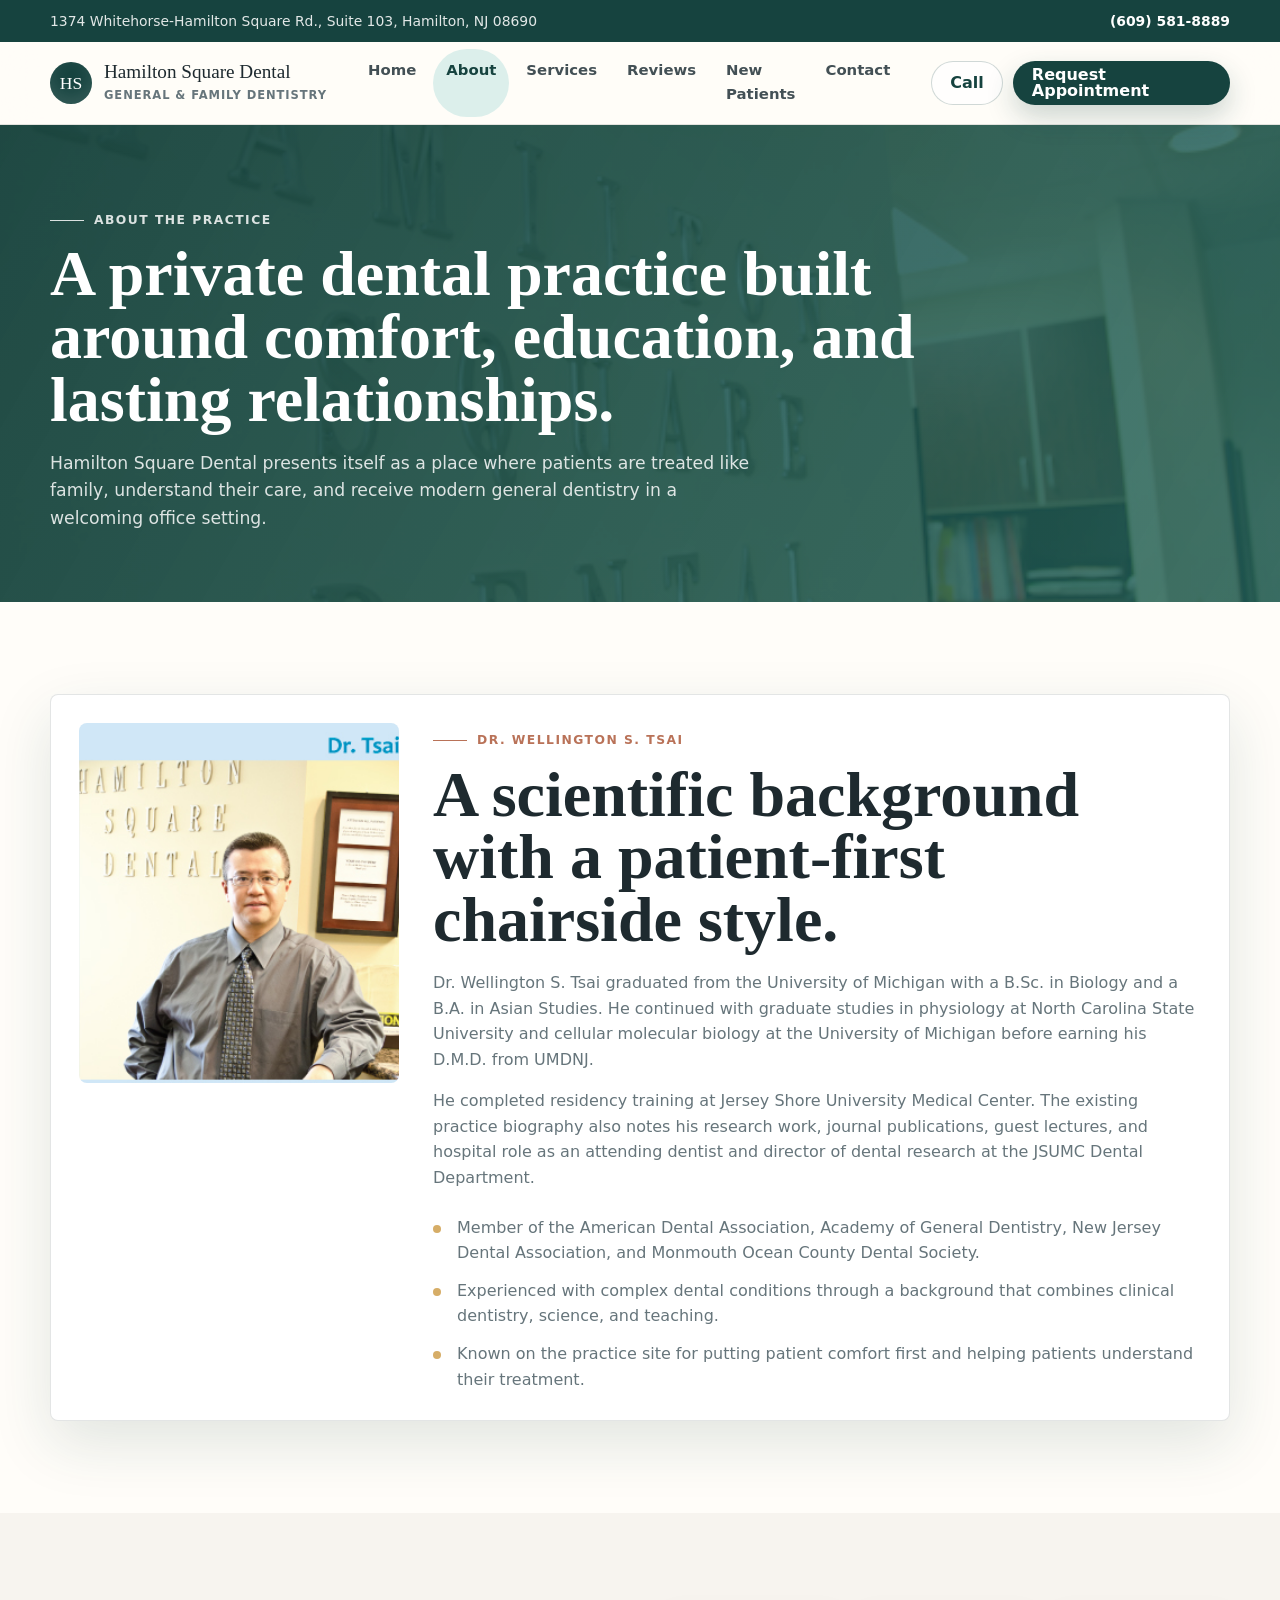
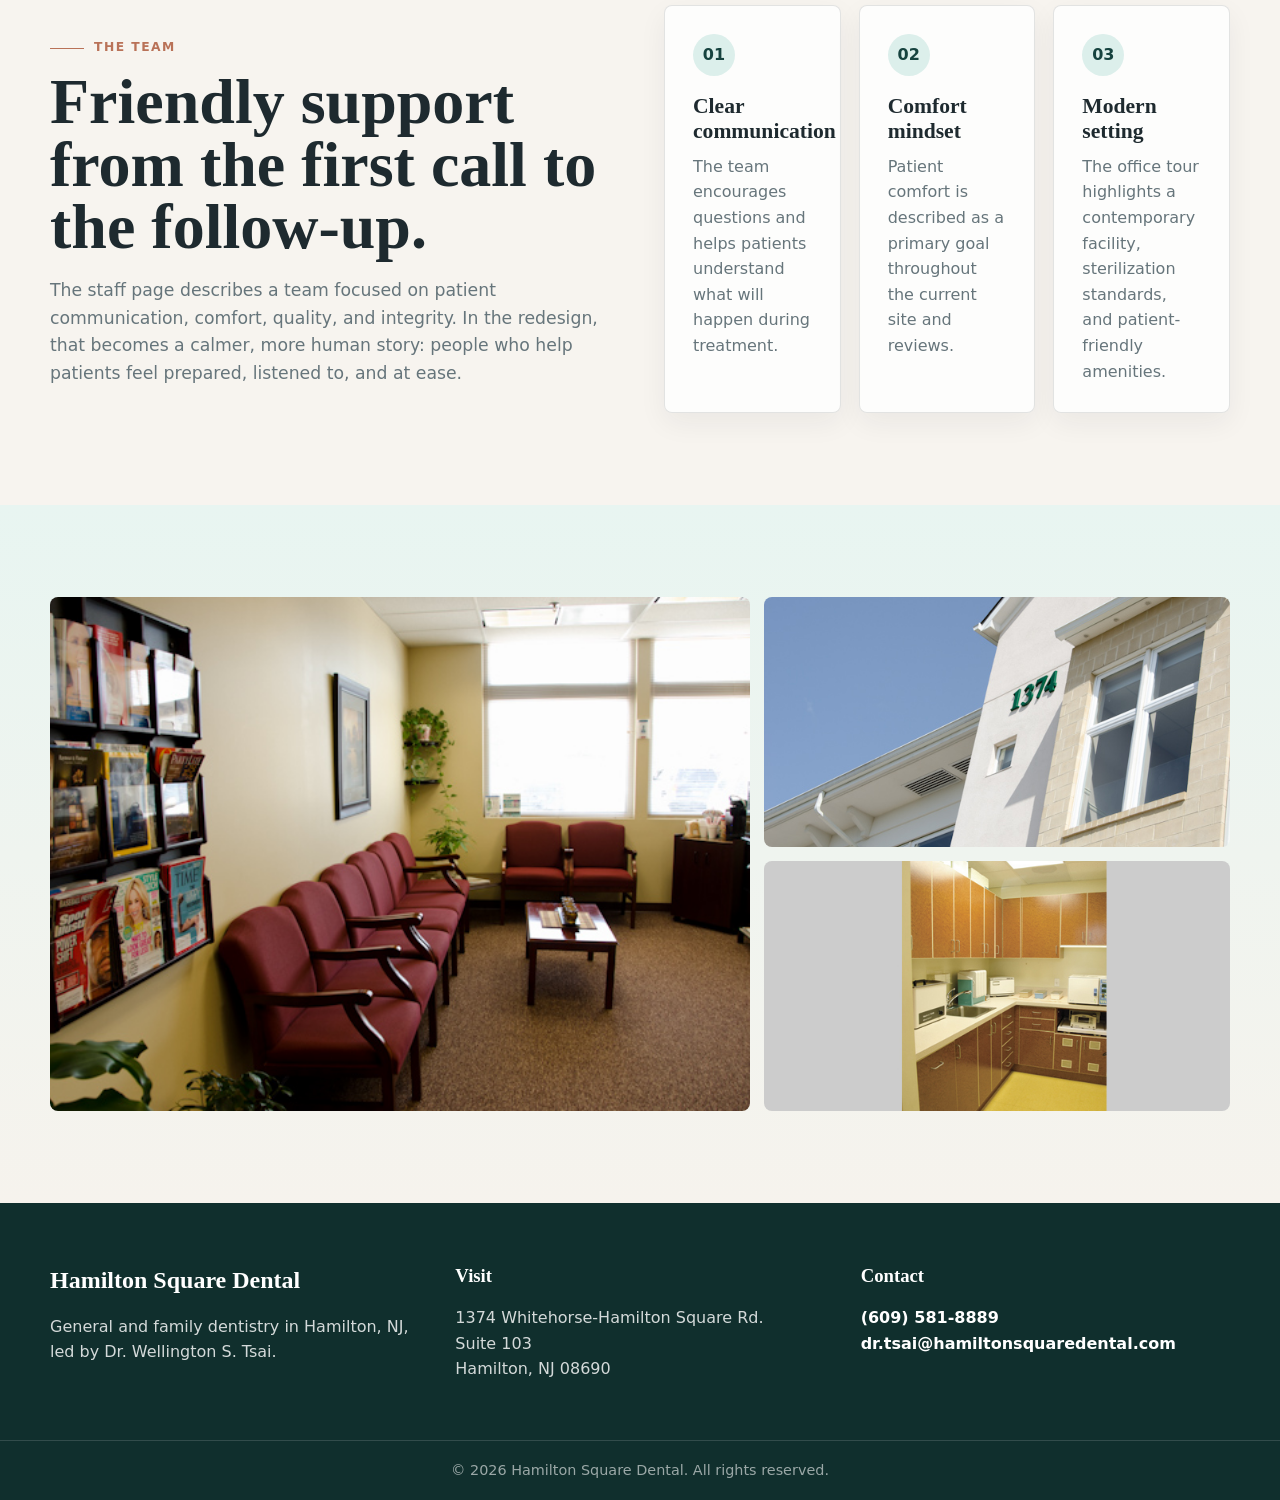
==== about.html @ e94f9162 "NEW new website" ====
<!doctype html>
<html lang="en">
  <head>
    <meta charset="utf-8">
    <meta name="viewport" content="width=device-width, initial-scale=1">
    <title>About | Hamilton Square Dental</title>
    <meta name="description" content="Meet Dr. Wellington S. Tsai and learn about Hamilton Square Dental's approach to family dental care in Hamilton, New Jersey.">
    <link rel="icon" href="data:,">
    <link rel="stylesheet" href="assets/css/styles.css">
  </head>
  <body data-page="about">
    <div class="site-shell">
      <div class="top-strip"><div class="top-strip__inner"><span>1374 Whitehorse-Hamilton Square Rd., Suite 103, Hamilton, NJ 08690</span><a href="tel:+16095818889">(609) 581-8889</a></div></div>
      <header class="nav"><div class="nav__inner"><a class="brand" href="index.html"><span class="brand__mark">HS</span><span><span class="brand__name">Hamilton Square Dental</span><span class="brand__sub">General & Family Dentistry</span></span></a><nav class="nav__links" aria-label="Primary navigation"><a href="index.html" data-nav="home">Home</a><a href="about.html" data-nav="about">About</a><a href="services.html" data-nav="services">Services</a><a href="reviews.html" data-nav="reviews">Reviews</a><a href="new-patients.html" data-nav="new-patients">New Patients</a><a href="contact.html" data-nav="contact">Contact</a></nav><div class="nav__actions"><a class="button button--ghost" href="tel:+16095818889">Call</a><a class="button button--primary" href="contact.html#appointment">Request Appointment</a><button class="menu-toggle" type="button" aria-label="Open menu" aria-expanded="false" data-menu-toggle><span></span><span></span><span></span></button></div></div></header>

      <main>
        <section class="page-hero">
          <div class="section__inner reveal">
            <span class="eyebrow">About The Practice</span>
            <h1 class="section-title">A private dental practice built around comfort, education, and lasting relationships.</h1>
            <p class="section-copy">Hamilton Square Dental presents itself as a place where patients are treated like family, understand their care, and receive modern general dentistry in a welcoming office setting.</p>
          </div>
        </section>

        <section class="section section--soft">
          <div class="section__inner">
            <article class="doctor-card reveal">
              <div class="doctor-card__photo"><img src="assets/images/theteamdr.jpg" alt="Portrait of Dr. Wellington S. Tsai"></div>
              <div>
                <span class="eyebrow">Dr. Wellington S. Tsai</span>
                <h2 class="section-title">A scientific background with a patient-first chairside style.</h2>
                <p>Dr. Wellington S. Tsai graduated from the University of Michigan with a B.Sc. in Biology and a B.A. in Asian Studies. He continued with graduate studies in physiology at North Carolina State University and cellular molecular biology at the University of Michigan before earning his D.M.D. from UMDNJ.</p>
                <p style="margin-top:16px;">He completed residency training at Jersey Shore University Medical Center. The existing practice biography also notes his research work, journal publications, guest lectures, and hospital role as an attending dentist and director of dental research at the JSUMC Dental Department.</p>
                <ul class="bio-list">
                  <li>Member of the American Dental Association, Academy of General Dentistry, New Jersey Dental Association, and Monmouth Ocean County Dental Society.</li>
                  <li>Experienced with complex dental conditions through a background that combines clinical dentistry, science, and teaching.</li>
                  <li>Known on the practice site for putting patient comfort first and helping patients understand their treatment.</li>
                </ul>
              </div>
            </article>
          </div>
        </section>

        <section class="section">
          <div class="section__inner grid-2">
            <div class="reveal">
              <span class="eyebrow">The Team</span>
              <h2 class="section-title">Friendly support from the first call to the follow-up.</h2>
              <p class="section-copy">The staff page describes a team focused on patient communication, comfort, quality, and integrity. In the redesign, that becomes a calmer, more human story: people who help patients feel prepared, listened to, and at ease.</p>
            </div>
            <div class="cards" style="margin-top:0;">
              <article class="card reveal"><span class="card__icon">01</span><h3>Clear communication</h3><p>The team encourages questions and helps patients understand what will happen during treatment.</p></article>
              <article class="card reveal"><span class="card__icon">02</span><h3>Comfort mindset</h3><p>Patient comfort is described as a primary goal throughout the current site and reviews.</p></article>
              <article class="card reveal"><span class="card__icon">03</span><h3>Modern setting</h3><p>The office tour highlights a contemporary facility, sterilization standards, and patient-friendly amenities.</p></article>
            </div>
          </div>
        </section>

        <section class="section section--aqua">
          <div class="section__inner office-grid reveal">
            <img src="assets/images/office_h4.jpg" alt="Hamilton Square Dental reception area">
            <img src="assets/images/office_h7.jpg" alt="Dental treatment room equipment">
            <img src="assets/images/office_h11.jpg" alt="Hamilton Square Dental office hallway">
          </div>
        </section>
      </main>

      <footer class="footer"><div class="footer__inner"><div><h2>Hamilton Square Dental</h2><p>General and family dentistry in Hamilton, NJ, led by Dr. Wellington S. Tsai.</p></div><div><h3>Visit</h3><p>1374 Whitehorse-Hamilton Square Rd.<br>Suite 103<br>Hamilton, NJ 08690</p></div><div><h3>Contact</h3><p><a href="tel:+16095818889">(609) 581-8889</a><br><a href="mailto:dr.tsai@hamiltonsquaredental.com">dr.tsai@hamiltonsquaredental.com</a></p></div></div><div class="footer__bottom">&copy; 2026 Hamilton Square Dental. All rights reserved.</div></footer>
      <div class="sticky-mobile-cta"><a class="button button--light" href="tel:+16095818889">Call</a><a class="button button--primary" href="contact.html#appointment">Appointment</a></div>
    </div>
    <script src="assets/js/main.js"></script>
  </body>
</html>
---- assets/css/styles.css ----
:root {
  --ink: #1e2a2f;
  --muted: #66757b;
  --soft: #f7f4ef;
  --paper: #fffdf9;
  --pine: #16433f;
  --pine-2: #23645d;
  --aqua: #dcefeb;
  --clay: #b97258;
  --gold: #d6ad67;
  --line: rgba(30, 42, 47, 0.12);
  --shadow: 0 22px 60px rgba(22, 67, 63, 0.13);
  --radius: 8px;
  --max: 1180px;
}

* {
  box-sizing: border-box;
}

html {
  scroll-behavior: smooth;
}

body {
  margin: 0;
  color: var(--ink);
  background: var(--soft);
  font-family: Inter, ui-sans-serif, system-ui, -apple-system, BlinkMacSystemFont, "Segoe UI", sans-serif;
  line-height: 1.6;
  text-rendering: optimizeLegibility;
}

body.menu-open {
  overflow: hidden;
}

img {
  display: block;
  max-width: 100%;
}

a {
  color: inherit;
  text-decoration: none;
}

p {
  margin: 0;
}

.site-shell {
  min-height: 100vh;
  overflow: hidden;
}

.top-strip {
  background: var(--pine);
  color: rgba(255, 255, 255, 0.88);
  font-size: 0.87rem;
}

.top-strip__inner,
.nav__inner,
.section__inner,
.footer__inner {
  width: min(var(--max), calc(100% - 40px));
  margin: 0 auto;
}

.top-strip__inner {
  min-height: 42px;
  display: flex;
  align-items: center;
  justify-content: space-between;
  gap: 20px;
}

.top-strip a {
  font-weight: 700;
  color: #ffffff;
}

.nav {
  position: sticky;
  top: 0;
  z-index: 50;
  background: rgba(255, 253, 249, 0.92);
  border-bottom: 1px solid var(--line);
  backdrop-filter: blur(18px);
}

.nav__inner {
  min-height: 82px;
  display: grid;
  grid-template-columns: auto 1fr auto;
  align-items: center;
  gap: 28px;
}

.brand {
  display: inline-flex;
  align-items: center;
  gap: 12px;
  min-width: 220px;
}

.brand__mark {
  width: 42px;
  height: 42px;
  display: grid;
  place-items: center;
  color: #ffffff;
  background: var(--pine);
  border-radius: 50%;
  font-family: Georgia, serif;
  font-size: 1.1rem;
  letter-spacing: 0;
  box-shadow: inset 0 -8px 18px rgba(255, 255, 255, 0.12);
}

.brand__name {
  display: block;
  font-family: Georgia, "Times New Roman", serif;
  font-size: 1.2rem;
  line-height: 1.05;
  letter-spacing: 0;
}

.brand__sub {
  color: var(--muted);
  display: block;
  font-size: 0.72rem;
  font-weight: 700;
  text-transform: uppercase;
  letter-spacing: 0.08em;
  margin-top: 4px;
}

.nav__links {
  display: flex;
  justify-content: center;
  gap: 4px;
}

.nav__links a {
  border-radius: 999px;
  color: #435055;
  font-size: 0.93rem;
  font-weight: 700;
  padding: 10px 13px;
  transition: background 180ms ease, color 180ms ease;
}

.nav__links a:hover,
.nav__links a.is-active {
  background: var(--aqua);
  color: var(--pine);
}

.nav__actions {
  display: flex;
  align-items: center;
  gap: 10px;
}

.menu-toggle {
  display: none;
  width: 44px;
  height: 44px;
  border: 1px solid var(--line);
  border-radius: 999px;
  background: #ffffff;
  color: var(--pine);
}

.menu-toggle span {
  display: block;
  width: 18px;
  height: 2px;
  margin: 4px auto;
  background: currentColor;
  transition: transform 180ms ease, opacity 180ms ease;
}

.menu-open .menu-toggle span:nth-child(1) {
  transform: translateY(6px) rotate(45deg);
}

.menu-open .menu-toggle span:nth-child(2) {
  opacity: 0;
}

.menu-open .menu-toggle span:nth-child(3) {
  transform: translateY(-6px) rotate(-45deg);
}

.button {
  display: inline-flex;
  align-items: center;
  justify-content: center;
  gap: 9px;
  min-height: 44px;
  border: 1px solid transparent;
  border-radius: 999px;
  padding: 0 18px;
  font-weight: 800;
  line-height: 1;
  cursor: pointer;
  transition: transform 180ms ease, box-shadow 180ms ease, background 180ms ease, color 180ms ease;
}

.button:hover {
  transform: translateY(-1px);
}

.button--primary {
  background: var(--pine);
  color: #ffffff;
  box-shadow: 0 12px 28px rgba(22, 67, 63, 0.22);
}

.button--primary:hover {
  background: var(--pine-2);
}

.button--ghost {
  color: var(--pine);
  border-color: rgba(22, 67, 63, 0.2);
  background: rgba(255, 255, 255, 0.72);
}

.button--light {
  color: var(--pine);
  background: #ffffff;
}

.section {
  padding: 92px 0;
}

.section--soft {
  background: var(--paper);
}

.section--aqua {
  background: linear-gradient(180deg, #e8f5f1 0%, #f6f3ed 100%);
}

.section--compact {
  padding: 64px 0;
}

.eyebrow {
  color: var(--clay);
  display: inline-flex;
  align-items: center;
  gap: 10px;
  font-size: 0.77rem;
  font-weight: 900;
  letter-spacing: 0.12em;
  text-transform: uppercase;
}

.eyebrow::before {
  content: "";
  width: 34px;
  height: 1px;
  background: currentColor;
}

.section-title {
  max-width: 760px;
  margin: 13px 0 18px;
  font-family: Georgia, "Times New Roman", serif;
  font-size: clamp(2.15rem, 5vw, 4.25rem);
  line-height: 0.98;
  letter-spacing: 0;
}

.section-copy {
  max-width: 720px;
  color: var(--muted);
  font-size: 1.08rem;
}

.hero {
  position: relative;
  padding: 58px 0 84px;
  background:
    radial-gradient(circle at 78% 16%, rgba(214, 173, 103, 0.2), transparent 30%),
    linear-gradient(145deg, #fffdf9 0%, #eef6f2 58%, #f7f4ef 100%);
}

.hero__inner {
  width: min(var(--max), calc(100% - 40px));
  margin: 0 auto;
  display: grid;
  grid-template-columns: minmax(0, 1.02fr) minmax(360px, 0.98fr);
  gap: 58px;
  align-items: center;
}

.hero h1 {
  margin: 16px 0 22px;
  font-family: Georgia, "Times New Roman", serif;
  font-size: clamp(3.15rem, 7vw, 6.4rem);
  line-height: 0.9;
  letter-spacing: 0;
}

.hero__lead {
  max-width: 620px;
  color: #516169;
  font-size: clamp(1.06rem, 2vw, 1.25rem);
}

.hero__actions {
  display: flex;
  flex-wrap: wrap;
  gap: 12px;
  margin-top: 30px;
}

.hero__stats {
  display: grid;
  grid-template-columns: repeat(3, 1fr);
  gap: 16px;
  max-width: 620px;
  margin-top: 38px;
}

.stat {
  border-top: 1px solid var(--line);
  padding-top: 14px;
}

.stat strong {
  display: block;
  color: var(--pine);
  font-size: 1.05rem;
}

.stat span {
  color: var(--muted);
  display: block;
  font-size: 0.9rem;
}

.hero__media {
  position: relative;
}

.photo-stack {
  display: grid;
  gap: 14px;
}

.photo-stack__main,
.photo-stack__pair img,
.image-panel img,
.doctor-card__photo img,
.office-grid img {
  width: 100%;
  object-fit: cover;
}

.photo-stack__main {
  height: clamp(340px, 42vw, 540px);
  border-radius: 8px;
  box-shadow: var(--shadow);
}

.photo-stack__pair {
  display: grid;
  grid-template-columns: 0.78fr 1.22fr;
  gap: 14px;
}

.photo-stack__pair img {
  height: 172px;
  border-radius: 8px;
}

.floating-note {
  position: absolute;
  right: -18px;
  bottom: 108px;
  width: min(270px, 58%);
  border: 1px solid rgba(255, 255, 255, 0.82);
  border-radius: 8px;
  padding: 18px;
  background: rgba(255, 255, 255, 0.9);
  box-shadow: 0 18px 44px rgba(30, 42, 47, 0.15);
  backdrop-filter: blur(16px);
}

.floating-note b {
  color: var(--pine);
}

.quick-bar {
  margin-top: -36px;
  position: relative;
  z-index: 2;
}

.quick-bar__inner {
  width: min(var(--max), calc(100% - 40px));
  margin: 0 auto;
  display: grid;
  grid-template-columns: repeat(4, 1fr);
  overflow: hidden;
  border: 1px solid var(--line);
  border-radius: 8px;
  background: #ffffff;
  box-shadow: 0 16px 50px rgba(30, 42, 47, 0.1);
}

.quick-item {
  padding: 24px;
  border-right: 1px solid var(--line);
}

.quick-item:last-child {
  border-right: 0;
}

.quick-item span {
  display: block;
  color: var(--muted);
  font-size: 0.8rem;
  font-weight: 800;
  letter-spacing: 0.1em;
  text-transform: uppercase;
}

.quick-item b {
  display: block;
  margin-top: 5px;
  color: var(--ink);
  font-size: 1rem;
}

.grid-2 {
  display: grid;
  grid-template-columns: repeat(2, minmax(0, 1fr));
  gap: 48px;
  align-items: center;
}

.grid-3 {
  display: grid;
  grid-template-columns: repeat(3, minmax(0, 1fr));
  gap: 18px;
}

.cards {
  display: grid;
  grid-template-columns: repeat(3, minmax(0, 1fr));
  gap: 18px;
  margin-top: 34px;
}

.card {
  border: 1px solid var(--line);
  border-radius: var(--radius);
  padding: 28px;
  background: rgba(255, 255, 255, 0.78);
  box-shadow: 0 10px 28px rgba(30, 42, 47, 0.06);
}

.card__icon {
  width: 42px;
  height: 42px;
  display: grid;
  place-items: center;
  margin-bottom: 18px;
  color: var(--pine);
  background: var(--aqua);
  border-radius: 50%;
  font-weight: 900;
}

.card h3,
.feature-list h3,
.review-card h3,
.doctor-card h3,
.service-card h3,
.visit-step h3 {
  margin: 0 0 10px;
  font-family: Georgia, "Times New Roman", serif;
  font-size: 1.35rem;
  letter-spacing: 0;
  line-height: 1.15;
}

.card p,
.service-card p,
.review-card p,
.visit-step p,
.doctor-card p {
  color: var(--muted);
}

.image-panel {
  position: relative;
}

.image-panel img {
  min-height: 420px;
  border-radius: 8px;
  box-shadow: var(--shadow);
}

.image-panel__caption {
  position: absolute;
  left: 18px;
  bottom: 18px;
  right: 18px;
  padding: 18px;
  border-radius: 8px;
  color: #ffffff;
  background: rgba(22, 67, 63, 0.86);
}

.feature-list {
  display: grid;
  gap: 18px;
}

.feature-list__item {
  display: grid;
  grid-template-columns: 46px 1fr;
  gap: 16px;
  align-items: start;
  padding-bottom: 18px;
  border-bottom: 1px solid var(--line);
}

.feature-list__item:last-child {
  border-bottom: 0;
}

.feature-list__number {
  width: 46px;
  height: 46px;
  display: grid;
  place-items: center;
  border-radius: 50%;
  color: #ffffff;
  background: var(--clay);
  font-weight: 900;
}

.page-hero {
  padding: 78px 0 70px;
  background:
    linear-gradient(120deg, rgba(22, 67, 63, 0.94), rgba(35, 100, 93, 0.82)),
    url("../images/office_h1.jpg") center / cover;
  color: #ffffff;
}

.page-hero .section-copy,
.page-hero .eyebrow {
  color: rgba(255, 255, 255, 0.84);
}

.page-hero .section-title {
  max-width: 880px;
}

.doctor-card {
  display: grid;
  grid-template-columns: 320px 1fr;
  gap: 34px;
  padding: 28px;
  border: 1px solid var(--line);
  border-radius: 8px;
  background: #ffffff;
  box-shadow: var(--shadow);
}

.doctor-card__photo img {
  height: 360px;
  border-radius: 8px;
  object-position: center top;
}

.bio-list {
  display: grid;
  gap: 12px;
  margin: 24px 0 0;
  padding: 0;
  list-style: none;
}

.bio-list li {
  padding-left: 24px;
  position: relative;
  color: var(--muted);
}

.bio-list li::before {
  content: "";
  position: absolute;
  left: 0;
  top: 0.65em;
  width: 8px;
  height: 8px;
  border-radius: 50%;
  background: var(--gold);
}

.service-filter {
  display: flex;
  flex-wrap: wrap;
  gap: 10px;
  margin-top: 30px;
}

.filter-button {
  min-height: 40px;
  border: 1px solid var(--line);
  border-radius: 999px;
  padding: 0 16px;
  background: #ffffff;
  color: var(--pine);
  font-weight: 800;
  cursor: pointer;
}

.filter-button.is-active {
  background: var(--pine);
  color: #ffffff;
}

.service-grid {
  display: grid;
  grid-template-columns: repeat(3, minmax(0, 1fr));
  gap: 18px;
  margin-top: 34px;
}

.service-card {
  min-height: 250px;
  display: flex;
  flex-direction: column;
  border: 1px solid var(--line);
  border-radius: 8px;
  padding: 26px;
  background: #ffffff;
  box-shadow: 0 10px 32px rgba(30, 42, 47, 0.06);
}

.service-card__tag {
  width: fit-content;
  margin-top: auto;
  padding-top: 22px;
  color: var(--clay);
  font-size: 0.77rem;
  font-weight: 900;
  letter-spacing: 0.1em;
  text-transform: uppercase;
}

.tech-strip {
  display: grid;
  grid-template-columns: 0.9fr 1.1fr;
  gap: 36px;
  align-items: start;
}

.tech-gallery {
  display: grid;
  grid-template-columns: repeat(3, 1fr);
  gap: 12px;
}

.tech-gallery img {
  width: 100%;
  aspect-ratio: 1;
  border-radius: 8px;
  object-fit: cover;
  background: #ffffff;
}

.reviews-grid {
  display: grid;
  grid-template-columns: repeat(3, minmax(0, 1fr));
  gap: 18px;
  margin-top: 34px;
}

.review-card {
  display: flex;
  flex-direction: column;
  gap: 18px;
  min-height: 300px;
  border: 1px solid var(--line);
  border-radius: 8px;
  padding: 28px;
  background: #ffffff;
  box-shadow: 0 10px 32px rgba(30, 42, 47, 0.06);
}

.review-stars {
  color: var(--gold);
  letter-spacing: 0.1em;
}

.review-card cite {
  margin-top: auto;
  color: var(--pine);
  font-style: normal;
  font-weight: 900;
}

.quote-band {
  color: #ffffff;
  background: var(--pine);
}

.quote-band__inner {
  width: min(960px, calc(100% - 40px));
  margin: 0 auto;
  text-align: center;
}

.quote-band blockquote {
  margin: 0;
  font-family: Georgia, "Times New Roman", serif;
  font-size: clamp(2rem, 4vw, 3.6rem);
  line-height: 1.05;
}

.quote-band p {
  margin-top: 22px;
  color: rgba(255, 255, 255, 0.76);
}

.visit-flow {
  display: grid;
  grid-template-columns: repeat(3, 1fr);
  gap: 18px;
  margin-top: 34px;
}

.visit-step {
  border: 1px solid var(--line);
  border-radius: 8px;
  padding: 28px;
  background: #ffffff;
}

.visit-step__num {
  display: block;
  color: var(--clay);
  font-size: 0.8rem;
  font-weight: 900;
  letter-spacing: 0.1em;
  text-transform: uppercase;
  margin-bottom: 18px;
}

.office-grid {
  display: grid;
  grid-template-columns: 1.2fr 0.8fr;
  gap: 14px;
}

.office-grid img {
  height: 250px;
  border-radius: 8px;
}

.office-grid img:first-child {
  grid-row: span 2;
  height: 514px;
}

.contact-layout {
  display: grid;
  grid-template-columns: 0.82fr 1.18fr;
  gap: 40px;
  align-items: start;
}

.contact-panel,
.form-panel {
  border: 1px solid var(--line);
  border-radius: 8px;
  background: #ffffff;
  box-shadow: 0 10px 32px rgba(30, 42, 47, 0.06);
}

.contact-panel {
  padding: 30px;
}

.contact-list {
  display: grid;
  gap: 22px;
  margin-top: 24px;
}

.contact-list span,
.hours span {
  color: var(--muted);
  display: block;
  font-size: 0.78rem;
  font-weight: 900;
  letter-spacing: 0.1em;
  text-transform: uppercase;
}

.contact-list a,
.contact-list b {
  color: var(--ink);
  display: inline-block;
  margin-top: 4px;
  font-weight: 800;
}

.hours {
  width: 100%;
  margin-top: 26px;
  border-collapse: collapse;
}

.hours th,
.hours td {
  padding: 11px 0;
  border-bottom: 1px solid var(--line);
  text-align: left;
}

.hours th {
  color: var(--ink);
  font-weight: 800;
}

.hours td {
  color: var(--muted);
}

.form-panel {
  padding: 30px;
}

.form-grid {
  display: grid;
  grid-template-columns: repeat(2, 1fr);
  gap: 16px;
  margin-top: 24px;
}

.field {
  display: grid;
  gap: 8px;
}

.field--full {
  grid-column: 1 / -1;
}

.field label {
  color: var(--ink);
  font-weight: 800;
}

.field input,
.field textarea,
.field select {
  width: 100%;
  min-height: 48px;
  border: 1px solid var(--line);
  border-radius: 8px;
  padding: 12px 14px;
  color: var(--ink);
  background: #fffdf9;
  font: inherit;
}

.field textarea {
  min-height: 132px;
  resize: vertical;
}

.form-status {
  min-height: 24px;
  color: var(--pine);
  font-weight: 800;
}

.map-frame {
  width: 100%;
  min-height: 360px;
  border: 1px solid var(--line);
  border-radius: 8px;
}

.faq-list {
  display: grid;
  gap: 12px;
  margin-top: 32px;
}

.faq-item {
  border: 1px solid var(--line);
  border-radius: 8px;
  background: #ffffff;
  overflow: hidden;
}

.faq-item button {
  width: 100%;
  min-height: 58px;
  display: flex;
  align-items: center;
  justify-content: space-between;
  gap: 20px;
  border: 0;
  padding: 18px 22px;
  background: transparent;
  color: var(--ink);
  text-align: left;
  font: inherit;
  font-weight: 900;
  cursor: pointer;
}

.faq-item button::after {
  content: "+";
  color: var(--clay);
  font-size: 1.35rem;
}

.faq-item.is-open button::after {
  content: "-";
}

.faq-answer {
  display: none;
  padding: 0 22px 22px;
  color: var(--muted);
}

.faq-item.is-open .faq-answer {
  display: block;
}

.footer {
  color: rgba(255, 255, 255, 0.82);
  background: #102f2d;
}

.footer__inner {
  display: grid;
  grid-template-columns: 1fr 1fr 1fr;
  gap: 36px;
  padding: 58px 0;
}

.footer h2,
.footer h3 {
  margin: 0 0 14px;
  color: #ffffff;
  font-family: Georgia, "Times New Roman", serif;
  letter-spacing: 0;
}

.footer a {
  color: #ffffff;
  font-weight: 800;
}

.footer__links {
  display: grid;
  gap: 8px;
}

.footer__bottom {
  border-top: 1px solid rgba(255, 255, 255, 0.14);
  padding: 18px 0;
  color: rgba(255, 255, 255, 0.58);
  font-size: 0.9rem;
  text-align: center;
}

.sticky-mobile-cta {
  display: none;
}

.reveal {
  opacity: 0;
  transform: translateY(18px);
  transition: opacity 520ms ease, transform 520ms ease;
}

.reveal.is-visible {
  opacity: 1;
  transform: translateY(0);
}

@media (max-width: 1060px) {
  .nav__inner {
    grid-template-columns: auto auto;
    justify-content: space-between;
  }

  .nav__links {
    position: fixed;
    inset: 124px 18px auto;
    display: none;
    flex-direction: column;
    padding: 16px;
    border: 1px solid var(--line);
    border-radius: 8px;
    background: #ffffff;
    box-shadow: var(--shadow);
  }

  .menu-open .nav__links {
    display: flex;
  }

  .menu-toggle {
    display: block;
  }

  .nav__actions .button--primary {
    display: none;
  }

  .hero__inner,
  .grid-2,
  .tech-strip,
  .contact-layout {
    grid-template-columns: 1fr;
  }

  .hero__inner {
    gap: 38px;
  }

  .quick-bar__inner,
  .cards,
  .service-grid,
  .reviews-grid,
  .visit-flow,
  .footer__inner {
    grid-template-columns: repeat(2, 1fr);
  }

  .doctor-card {
    grid-template-columns: 260px 1fr;
  }
}

@media (max-width: 760px) {
  .top-strip__inner {
    min-height: auto;
    padding: 10px 0;
    flex-direction: column;
    align-items: flex-start;
    gap: 4px;
  }

  .nav__inner {
    min-height: 72px;
  }

  .brand {
    min-width: 0;
  }

  .brand__name {
    font-size: 1.05rem;
  }

  .brand__sub {
    display: none;
  }

  .section {
    padding: 68px 0;
  }

  .hero {
    padding-top: 42px;
  }

  .hero__stats,
  .quick-bar__inner,
  .cards,
  .service-grid,
  .reviews-grid,
  .visit-flow,
  .footer__inner,
  .form-grid {
    grid-template-columns: 1fr;
  }

  .quick-item {
    border-right: 0;
    border-bottom: 1px solid var(--line);
  }

  .quick-item:last-child {
    border-bottom: 0;
  }

  .photo-stack__pair,
  .office-grid {
    grid-template-columns: 1fr;
  }

  .floating-note {
    position: static;
    width: 100%;
    margin-top: 14px;
  }

  .doctor-card {
    grid-template-columns: 1fr;
    padding: 18px;
  }

  .doctor-card__photo img {
    height: auto;
    max-height: 420px;
  }

  .office-grid img,
  .office-grid img:first-child {
    height: 260px;
    grid-row: auto;
  }

  .tech-gallery {
    grid-template-columns: repeat(2, 1fr);
  }

  .sticky-mobile-cta {
    position: fixed;
    z-index: 60;
    left: 14px;
    right: 14px;
    bottom: 14px;
    display: grid;
    grid-template-columns: 1fr 1fr;
    gap: 10px;
  }

  .sticky-mobile-cta .button {
    min-height: 48px;
    padding: 0 12px;
    box-shadow: 0 12px 30px rgba(30, 42, 47, 0.18);
  }

  .footer {
    padding-bottom: 74px;
  }
}

@media (max-width: 430px) {
  .top-strip__inner,
  .nav__inner,
  .section__inner,
  .footer__inner,
  .hero__inner,
  .quick-bar__inner,
  .quote-band__inner {
    width: min(100% - 28px, var(--max));
  }

  .hero h1 {
    font-size: 3rem;
  }

  .section-title {
    font-size: 2.25rem;
  }

  .card,
  .service-card,
  .review-card,
  .visit-step,
  .contact-panel,
  .form-panel {
    padding: 22px;
  }
}
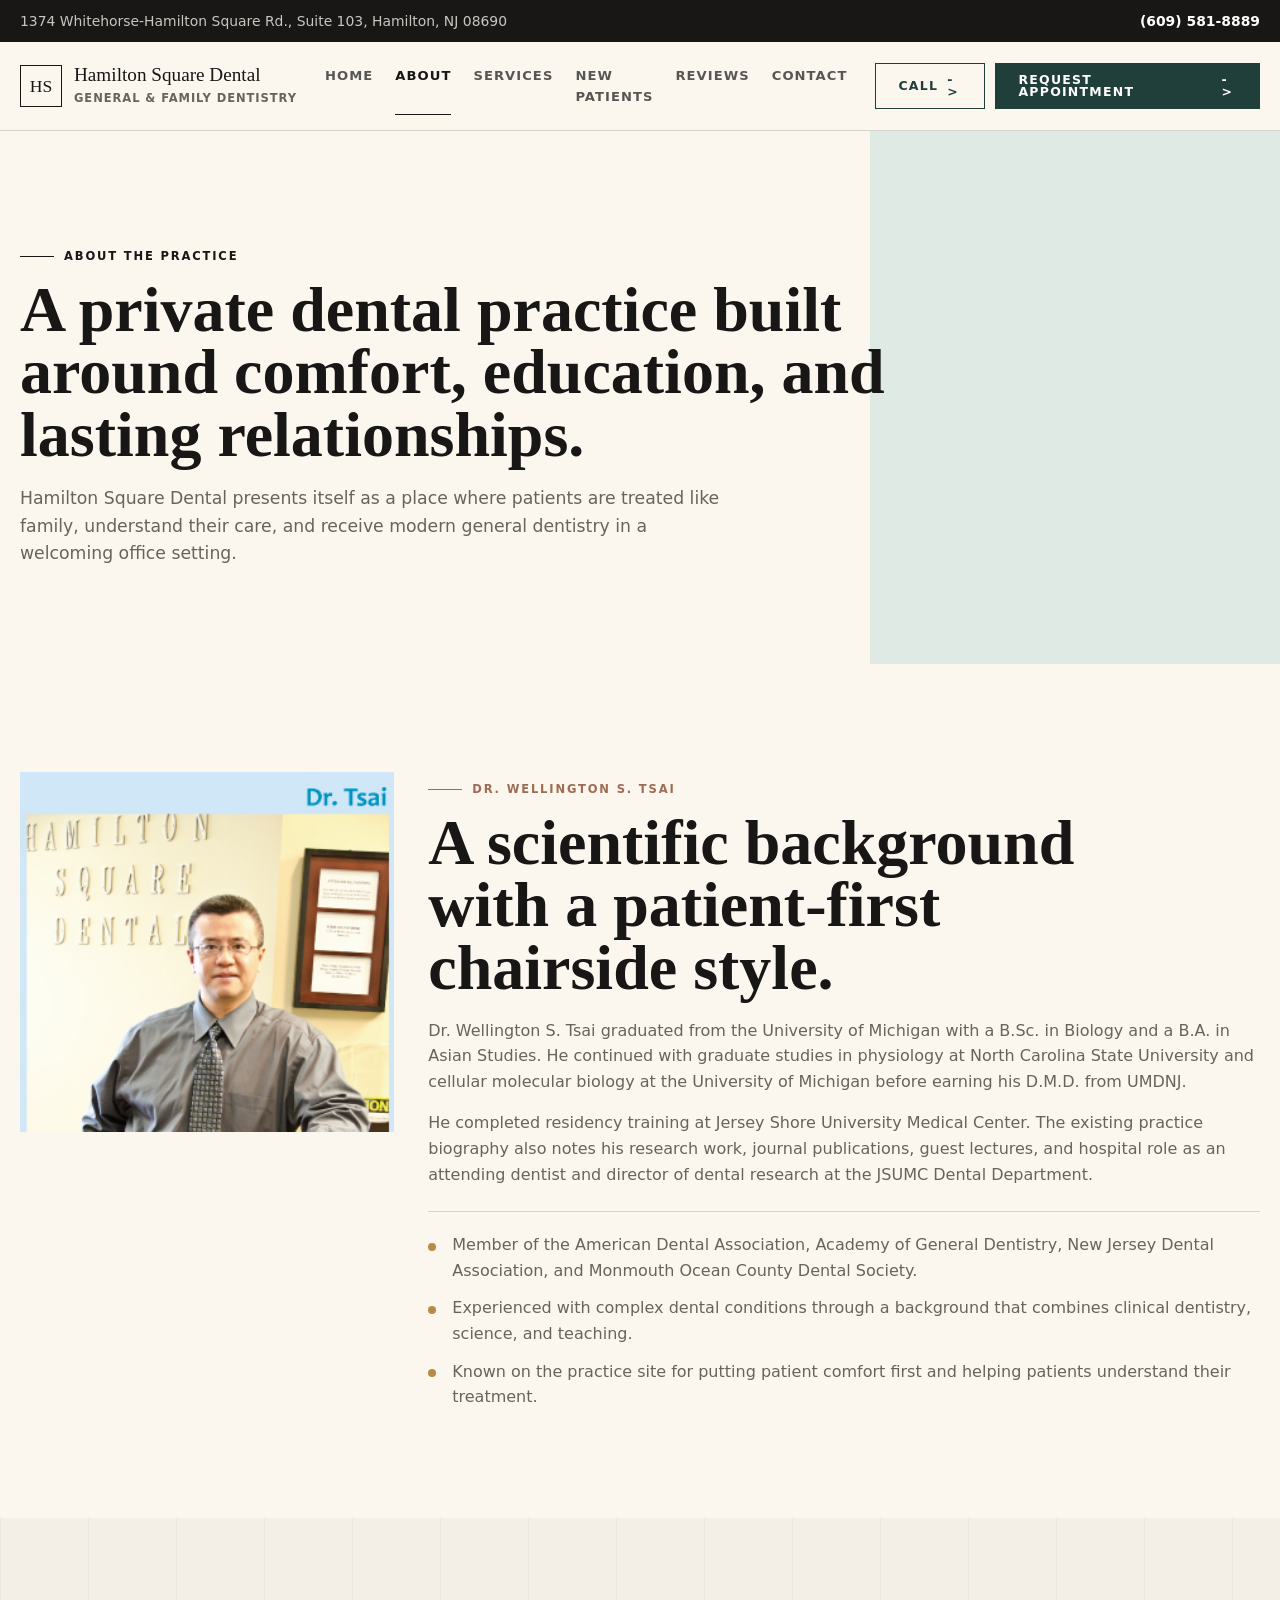
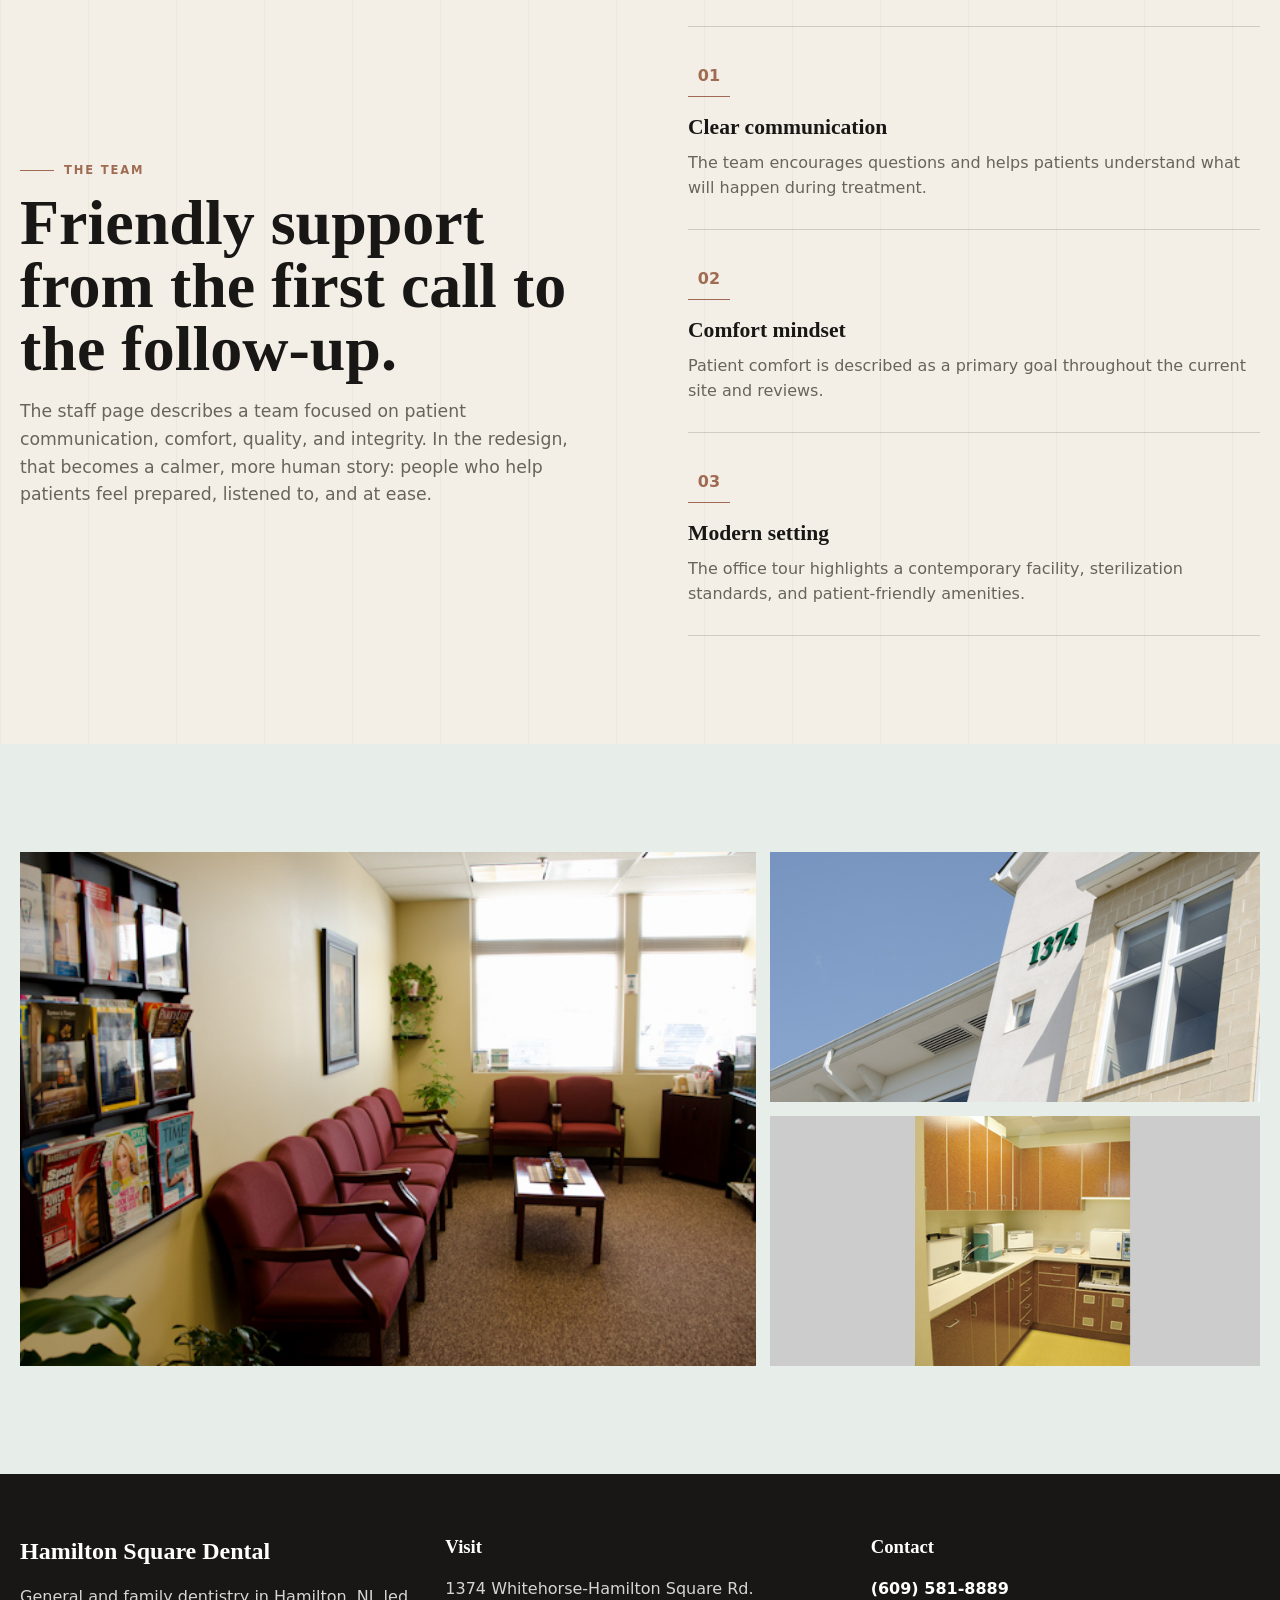
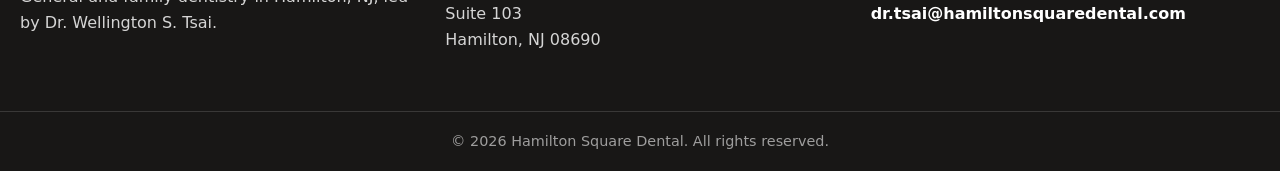
==== commit 29da8d4f: "update new transitions new images" ====
--- a/about.html
+++ b/about.html
@@ -11,7 +11,7 @@
   <body data-page="about">
     <div class="site-shell">
       <div class="top-strip"><div class="top-strip__inner"><span>1374 Whitehorse-Hamilton Square Rd., Suite 103, Hamilton, NJ 08690</span><a href="tel:+16095818889">(609) 581-8889</a></div></div>
-      <header class="nav"><div class="nav__inner"><a class="brand" href="index.html"><span class="brand__mark">HS</span><span><span class="brand__name">Hamilton Square Dental</span><span class="brand__sub">General & Family Dentistry</span></span></a><nav class="nav__links" aria-label="Primary navigation"><a href="index.html" data-nav="home">Home</a><a href="about.html" data-nav="about">About</a><a href="services.html" data-nav="services">Services</a><a href="reviews.html" data-nav="reviews">Reviews</a><a href="new-patients.html" data-nav="new-patients">New Patients</a><a href="contact.html" data-nav="contact">Contact</a></nav><div class="nav__actions"><a class="button button--ghost" href="tel:+16095818889">Call</a><a class="button button--primary" href="contact.html#appointment">Request Appointment</a><button class="menu-toggle" type="button" aria-label="Open menu" aria-expanded="false" data-menu-toggle><span></span><span></span><span></span></button></div></div></header>
+      <header class="nav"><div class="nav__inner"><a class="brand" href="index.html"><span class="brand__mark">HS</span><span><span class="brand__name">Hamilton Square Dental</span><span class="brand__sub">General & Family Dentistry</span></span></a><nav class="nav__links" aria-label="Primary navigation"><a href="index.html" data-nav="home">Home</a><a href="about.html" data-nav="about">About</a><a href="services.html" data-nav="services">Services</a><a href="new-patients.html" data-nav="new-patients">New Patients</a><a href="reviews.html" data-nav="reviews">Reviews</a><a href="contact.html" data-nav="contact">Contact</a></nav><div class="nav__actions"><a class="button button--ghost" href="tel:+16095818889">Call</a><a class="button button--primary" href="contact.html#appointment">Request Appointment</a><button class="menu-toggle" type="button" aria-label="Open menu" aria-expanded="false" data-menu-toggle><span></span><span></span><span></span></button></div></div></header>
 
       <main>
         <section class="page-hero">
--- a/assets/css/styles.css
+++ b/assets/css/styles.css
@@ -1192,3 +1192,1127 @@
     padding: 22px;
   }
 }
+
+/* Editorial redesign pass */
+:root {
+  --ink: #181716;
+  --muted: #68635b;
+  --soft: #f4efe6;
+  --paper: #fbf7ef;
+  --pine: #213f3a;
+  --pine-2: #2f5b53;
+  --aqua: #dce9e3;
+  --clay: #9f6b52;
+  --gold: #b98a45;
+  --line: rgba(24, 23, 22, 0.16);
+  --shadow: 0 26px 70px rgba(24, 23, 22, 0.09);
+  --radius: 2px;
+  --max: 1240px;
+}
+
+body {
+  background:
+    linear-gradient(90deg, rgba(24, 23, 22, 0.035) 1px, transparent 1px) 0 0 / 88px 88px,
+    var(--soft);
+}
+
+.top-strip {
+  background: #181716;
+  color: rgba(251, 247, 239, 0.78);
+}
+
+.nav {
+  background: rgba(251, 247, 239, 0.94);
+}
+
+.nav__inner {
+  min-height: 88px;
+}
+
+.brand__mark {
+  border-radius: 0;
+  background: transparent;
+  border: 1px solid currentColor;
+  color: var(--ink);
+  box-shadow: none;
+}
+
+.brand__name,
+.section-title,
+.hero h1,
+.card h3,
+.feature-list h3,
+.review-card h3,
+.doctor-card h3,
+.service-card h3,
+.visit-step h3,
+.footer h2,
+.footer h3,
+.service-row h3,
+.quote-row blockquote {
+  font-family: Georgia, "Times New Roman", serif;
+}
+
+.nav__links {
+  gap: 22px;
+}
+
+.nav__links a {
+  position: relative;
+  border-radius: 0;
+  padding: 8px 0;
+  color: rgba(24, 23, 22, 0.72);
+  font-size: 0.82rem;
+  letter-spacing: 0.08em;
+  text-transform: uppercase;
+}
+
+.nav__links a::after {
+  content: "";
+  position: absolute;
+  left: 0;
+  right: 0;
+  bottom: 0;
+  height: 1px;
+  transform: scaleX(0);
+  transform-origin: left;
+  background: currentColor;
+  transition: transform 180ms ease;
+}
+
+.nav__links a:hover,
+.nav__links a.is-active {
+  background: transparent;
+  color: var(--ink);
+}
+
+.nav__links a:hover::after,
+.nav__links a.is-active::after {
+  transform: scaleX(1);
+}
+
+.button,
+.filter-button {
+  min-height: 46px;
+  border-radius: 0;
+  padding: 0 22px;
+  box-shadow: none;
+  font-size: 0.78rem;
+  letter-spacing: 0.1em;
+  text-transform: uppercase;
+}
+
+.button::after {
+  content: " ->";
+  letter-spacing: 0;
+}
+
+.button--ghost {
+  background: transparent;
+  border-color: currentColor;
+}
+
+.menu-toggle {
+  border-radius: 0;
+}
+
+.hero {
+  padding: 92px 0 100px;
+  background:
+    linear-gradient(90deg, var(--paper) 0 62%, #e4ece7 62% 100%);
+}
+
+.hero__inner {
+  grid-template-columns: minmax(0, 0.9fr) minmax(420px, 1.1fr);
+  gap: clamp(34px, 7vw, 92px);
+}
+
+.hero h1 {
+  max-width: 700px;
+  margin-top: 22px;
+  font-size: clamp(4rem, 9.5vw, 8.8rem);
+  line-height: 0.82;
+}
+
+.hero__lead {
+  max-width: 550px;
+}
+
+.hero__actions,
+.hero__stats {
+  margin-top: 38px;
+}
+
+.stat {
+  padding: 18px 0 0;
+}
+
+.stat strong {
+  color: var(--ink);
+}
+
+.photo-stack {
+  grid-template-columns: 1fr 0.48fr;
+  align-items: end;
+}
+
+.photo-stack__main {
+  height: clamp(480px, 56vw, 680px);
+  border-radius: 0;
+  object-position: center;
+}
+
+.photo-stack__pair {
+  grid-template-columns: 1fr;
+}
+
+.photo-stack__pair img {
+  height: 220px;
+  border-radius: 0;
+}
+
+.floating-note {
+  right: auto;
+  left: -34px;
+  bottom: 52px;
+  border-radius: 0;
+  background: var(--paper);
+}
+
+.quick-bar {
+  margin: 0;
+}
+
+.quick-bar__inner {
+  border-width: 1px 0;
+  border-radius: 0;
+  background: transparent;
+  box-shadow: none;
+}
+
+.quick-item {
+  padding: 22px 24px;
+}
+
+.section {
+  padding: 108px 0;
+}
+
+.section--soft {
+  background: var(--paper);
+}
+
+.section--aqua {
+  background: #e7eee9;
+}
+
+.eyebrow {
+  color: var(--clay);
+  font-size: 0.72rem;
+  letter-spacing: 0.16em;
+}
+
+.section-title {
+  letter-spacing: 0;
+}
+
+.intro-split {
+  display: grid;
+  grid-template-columns: minmax(0, 0.9fr) minmax(320px, 0.55fr);
+  gap: clamp(28px, 7vw, 92px);
+  align-items: end;
+}
+
+.editorial-index {
+  margin-top: 62px;
+  border-top: 1px solid var(--line);
+}
+
+.index-row {
+  display: grid;
+  grid-template-columns: 80px minmax(220px, 0.55fr) minmax(260px, 1fr);
+  gap: 28px;
+  align-items: baseline;
+  padding: 28px 0;
+  border-bottom: 1px solid var(--line);
+  transition: color 180ms ease, padding-left 180ms ease;
+}
+
+.index-row:hover {
+  color: var(--pine);
+  padding-left: 14px;
+}
+
+.index-row span {
+  color: var(--clay);
+  font-size: 0.8rem;
+  font-weight: 900;
+  letter-spacing: 0.14em;
+}
+
+.index-row strong {
+  font-family: Georgia, "Times New Roman", serif;
+  font-size: clamp(1.6rem, 3vw, 2.55rem);
+  font-weight: 500;
+  line-height: 1;
+}
+
+.index-row em {
+  color: var(--muted);
+  font-style: normal;
+}
+
+.cards,
+.reviews-grid,
+.visit-flow {
+  grid-template-columns: 1fr;
+  gap: 0;
+  border-top: 1px solid var(--line);
+}
+
+.card,
+.review-card,
+.visit-step {
+  border-width: 0 0 1px;
+  border-radius: 0;
+  padding: 28px 0;
+  background: transparent;
+  box-shadow: none;
+}
+
+.card__icon,
+.feature-list__number {
+  border-radius: 0;
+  background: transparent;
+  border-bottom: 1px solid currentColor;
+  color: var(--clay);
+}
+
+.grid-2 {
+  gap: clamp(36px, 8vw, 96px);
+}
+
+.image-panel img,
+.doctor-card__photo img,
+.office-grid img,
+.map-frame,
+.field input,
+.field textarea,
+.field select,
+.contact-panel,
+.form-panel,
+.faq-item,
+.tech-gallery img {
+  border-radius: 0;
+}
+
+.image-panel__caption {
+  left: 0;
+  right: auto;
+  bottom: 0;
+  border-radius: 0;
+  max-width: 72%;
+}
+
+.page-hero {
+  padding: 108px 0 96px;
+  color: var(--ink);
+  background:
+    linear-gradient(90deg, var(--paper) 0 68%, #dfeae5 68% 100%);
+}
+
+.page-hero .section-copy,
+.page-hero .eyebrow {
+  color: inherit;
+}
+
+.page-hero .section-copy {
+  color: var(--muted);
+}
+
+.page-hero--with-media {
+  padding: 0;
+  overflow: hidden;
+  background: var(--paper);
+}
+
+.page-hero__grid {
+  min-height: clamp(420px, 44vw, 560px);
+  display: grid;
+  grid-template-columns: minmax(0, 1fr) minmax(360px, 0.56fr);
+  align-items: stretch;
+}
+
+.page-hero__copy {
+  align-self: center;
+  padding: clamp(72px, 8vw, 108px) clamp(28px, 5vw, 72px) clamp(72px, 8vw, 108px) 0;
+}
+
+.page-hero__image {
+  min-height: inherit;
+  margin-right: calc((100vw - min(var(--max), calc(100vw - 40px))) / -2);
+  overflow: hidden;
+  background: #dfeae5;
+}
+
+.page-hero__image img {
+  width: 100%;
+  height: 100%;
+  object-fit: cover;
+  object-position: center;
+}
+
+.doctor-card {
+  grid-template-columns: minmax(320px, 0.45fr) 1fr;
+  border-width: 0;
+  border-radius: 0;
+  padding: 0;
+  background: transparent;
+  box-shadow: none;
+}
+
+.bio-list {
+  border-top: 1px solid var(--line);
+  padding-top: 20px;
+}
+
+.feature-list__item {
+  grid-template-columns: 64px 1fr;
+  padding: 24px 0;
+}
+
+.service-directory {
+  margin-top: 64px;
+  border-top: 1px solid var(--line);
+}
+
+.service-row {
+  display: grid;
+  grid-template-columns: 84px minmax(260px, 0.75fr) minmax(260px, 1fr);
+  gap: clamp(22px, 5vw, 72px);
+  padding: clamp(28px, 5vw, 54px) 0;
+  border-bottom: 1px solid var(--line);
+}
+
+.service-row__num {
+  color: var(--clay);
+  font-size: 0.82rem;
+  font-weight: 900;
+  letter-spacing: 0.16em;
+}
+
+.service-row h3 {
+  margin: 0 0 14px;
+  font-size: clamp(2rem, 4vw, 3.5rem);
+  font-weight: 500;
+  line-height: 0.95;
+}
+
+.service-row p {
+  color: var(--muted);
+  max-width: 470px;
+}
+
+.service-row ul {
+  display: grid;
+  gap: 10px;
+  margin: 4px 0 0;
+  padding: 0;
+  list-style: none;
+  color: var(--ink);
+}
+
+.service-row li {
+  padding-bottom: 10px;
+  border-bottom: 1px solid rgba(24, 23, 22, 0.09);
+}
+
+.tech-strip {
+  grid-template-columns: minmax(0, 0.8fr) minmax(0, 1fr);
+}
+
+.tech-gallery {
+  grid-template-columns: repeat(6, 1fr);
+  align-items: stretch;
+}
+
+.tech-gallery img {
+  aspect-ratio: 3 / 4;
+}
+
+.quote-list {
+  margin-top: 54px;
+  border-top: 1px solid var(--line);
+}
+
+.quote-row {
+  display: grid;
+  grid-template-columns: minmax(0, 1fr) 230px;
+  gap: clamp(28px, 7vw, 90px);
+  padding: clamp(34px, 6vw, 68px) 0;
+  border-bottom: 1px solid var(--line);
+}
+
+.quote-row blockquote {
+  margin: 0;
+  font-size: clamp(2rem, 4.8vw, 4.8rem);
+  line-height: 0.98;
+}
+
+.quote-row cite {
+  color: var(--muted);
+  font-size: 0.83rem;
+  font-style: normal;
+  font-weight: 900;
+  letter-spacing: 0.12em;
+  text-transform: uppercase;
+}
+
+.quote-band {
+  background: #181716;
+}
+
+.contact-layout {
+  grid-template-columns: minmax(320px, 0.76fr) minmax(420px, 1fr);
+}
+
+.contact-panel,
+.form-panel {
+  box-shadow: none;
+}
+
+.footer {
+  background: #181716;
+}
+
+@media (max-width: 1060px) {
+  .nav__links {
+    gap: 0;
+  }
+
+  .hero {
+    background: var(--paper);
+  }
+
+  .hero__inner,
+  .intro-split,
+  .page-hero__grid,
+  .doctor-card,
+  .service-row,
+  .quote-row,
+  .contact-layout {
+    grid-template-columns: 1fr;
+  }
+
+  .photo-stack {
+    grid-template-columns: 1fr;
+  }
+
+  .floating-note {
+    left: 0;
+  }
+
+  .tech-gallery {
+    grid-template-columns: repeat(3, 1fr);
+  }
+
+  .page-hero__copy {
+    padding: 72px 0 38px;
+  }
+
+  .page-hero__image {
+    min-height: 360px;
+    margin-right: 0;
+  }
+}
+
+@media (max-width: 760px) {
+  .nav__links a {
+    padding: 12px 0;
+  }
+
+  .hero {
+    padding: 64px 0 72px;
+  }
+
+  .hero h1 {
+    font-size: clamp(3.5rem, 18vw, 5.4rem);
+  }
+
+  .photo-stack__main {
+    height: 430px;
+  }
+
+  .page-hero__grid {
+    min-height: auto;
+  }
+
+  .page-hero__copy {
+    padding: 62px 0 32px;
+  }
+
+  .page-hero__image {
+    min-height: 280px;
+  }
+
+  .index-row {
+    grid-template-columns: 52px 1fr;
+  }
+
+  .index-row em {
+    grid-column: 2;
+  }
+
+  .tech-gallery {
+    grid-template-columns: repeat(2, 1fr);
+  }
+
+  .sticky-mobile-cta {
+    grid-template-columns: 0.8fr 1.2fr;
+  }
+}
+
+/* Homepage cleanup */
+.hero {
+  padding: clamp(54px, 7vw, 92px) 0 clamp(54px, 7vw, 82px);
+  background:
+    linear-gradient(90deg, var(--paper) 0 70%, #e5ede8 70% 100%);
+}
+
+.hero__inner {
+  grid-template-columns: minmax(0, 0.95fr) minmax(360px, 0.82fr);
+  align-items: center;
+  gap: clamp(42px, 8vw, 104px);
+}
+
+.hero h1 {
+  max-width: 690px;
+  font-size: clamp(3.45rem, 6.4vw, 6.25rem);
+  line-height: 0.92;
+}
+
+.hero__lead {
+  max-width: 590px;
+}
+
+.hero__media--single {
+  display: grid;
+  gap: 18px;
+}
+
+.hero-photo {
+  width: 100%;
+  height: clamp(360px, 38vw, 520px);
+  object-fit: cover;
+  box-shadow: var(--shadow);
+}
+
+.hero-caption {
+  max-width: 440px;
+  margin-left: auto;
+  padding-top: 16px;
+  border-top: 1px solid var(--line);
+  color: var(--muted);
+  font-size: 0.96rem;
+}
+
+.home-facts {
+  border-top: 1px solid var(--line);
+  border-bottom: 1px solid var(--line);
+  background: rgba(251, 247, 239, 0.66);
+}
+
+.home-facts__inner {
+  width: min(var(--max), calc(100% - 40px));
+  min-height: 64px;
+  display: flex;
+  align-items: center;
+  justify-content: center;
+  gap: clamp(18px, 5vw, 72px);
+  margin: 0 auto;
+  color: var(--muted);
+  font-size: 0.86rem;
+  font-weight: 800;
+  letter-spacing: 0.06em;
+  text-transform: uppercase;
+}
+
+.home-facts__inner a {
+  color: var(--ink);
+}
+
+.home-facts__inner a:hover {
+  color: var(--pine);
+}
+
+.editorial-index {
+  margin-top: 46px;
+}
+
+.index-row {
+  grid-template-columns: 58px minmax(220px, 0.52fr) minmax(260px, 1fr);
+  padding: 24px 0;
+}
+
+.index-row:hover {
+  padding-left: 8px;
+}
+
+.home-doctor {
+  background: #e7eee9;
+}
+
+.home-doctor__inner {
+  display: grid;
+  grid-template-columns: minmax(260px, 0.42fr) minmax(0, 0.78fr);
+  align-items: center;
+  gap: clamp(36px, 8vw, 98px);
+}
+
+.home-doctor__portrait img {
+  width: min(100%, 360px);
+  margin: 0 auto;
+  object-fit: cover;
+  box-shadow: var(--shadow);
+}
+
+.home-doctor__copy .section-title {
+  max-width: 660px;
+}
+
+.text-link {
+  display: inline-block;
+  margin-top: 28px;
+  padding-bottom: 5px;
+  border-bottom: 1px solid currentColor;
+  color: var(--pine);
+  font-size: 0.82rem;
+  font-weight: 900;
+  letter-spacing: 0.12em;
+  text-transform: uppercase;
+}
+
+.text-link:hover {
+  color: var(--clay);
+}
+
+body[data-page="home"] .sticky-mobile-cta {
+  display: none;
+}
+
+@media (max-width: 1060px) {
+  .hero {
+    background: var(--paper);
+  }
+
+  .hero__inner,
+  .home-doctor__inner {
+    grid-template-columns: 1fr;
+  }
+
+  .hero-caption {
+    margin-left: 0;
+  }
+}
+
+@media (max-width: 760px) {
+  .hero h1 {
+    font-size: clamp(2.85rem, 13vw, 4.2rem);
+  }
+
+  .hero-photo {
+    height: 300px;
+  }
+
+  .home-facts__inner {
+    min-height: auto;
+    flex-direction: column;
+    align-items: flex-start;
+    gap: 8px;
+    padding: 18px 0;
+  }
+
+  .index-row {
+    grid-template-columns: 42px 1fr;
+    gap: 16px;
+  }
+
+  .index-row em {
+    grid-column: 2;
+  }
+}
+
+/* Scroll storytelling homepage */
+.home-story {
+  position: relative;
+  padding: clamp(82px, 10vw, 140px) 0;
+  background:
+    linear-gradient(180deg, var(--paper) 0%, #eee6d9 100%);
+}
+
+.home-story__inner {
+  display: grid;
+  gap: clamp(36px, 7vw, 86px);
+}
+
+.home-story__content .section-title {
+  max-width: 840px;
+  margin-bottom: 0;
+}
+
+.story-steps {
+  display: grid;
+  gap: clamp(34px, 7vw, 76px);
+}
+
+.story-step {
+  display: grid;
+  grid-template-columns: minmax(290px, 0.84fr) minmax(320px, 1fr);
+  gap: clamp(28px, 6vw, 86px);
+  align-items: center;
+  min-height: clamp(430px, 62vh, 620px);
+  padding-bottom: clamp(34px, 6vw, 74px);
+  border-bottom: 1px solid var(--line);
+  opacity: 0.72;
+  transition: opacity 220ms ease;
+}
+
+.story-step:last-child {
+  border-bottom: 0;
+  padding-bottom: 0;
+}
+
+.story-step:nth-child(even) {
+  grid-template-columns: minmax(320px, 1fr) minmax(290px, 0.84fr);
+}
+
+.story-step:nth-child(even) .story-step__media {
+  order: 2;
+}
+
+.story-step.is-active {
+  opacity: 1;
+}
+
+.story-step__media {
+  position: relative;
+  height: clamp(360px, 49vw, 560px);
+  overflow: hidden;
+  background: #d8d1c3;
+  box-shadow: var(--shadow);
+}
+
+.story-step__media::after {
+  content: "";
+  position: absolute;
+  inset: 0;
+  pointer-events: none;
+  background:
+    linear-gradient(180deg, rgba(30, 42, 47, 0) 44%, rgba(30, 42, 47, 0.2) 100%),
+    linear-gradient(90deg, rgba(255, 253, 249, 0.16), rgba(255, 253, 249, 0));
+}
+
+.story-step__media img {
+  width: 100%;
+  height: 100%;
+  object-fit: cover;
+  transform: scale(1.06);
+  transform-origin: center;
+}
+
+.story-step__copy {
+  max-width: 620px;
+  transition: transform 220ms ease;
+}
+
+.story-step.is-active .story-step__copy {
+  transform: translateX(10px);
+}
+
+.story-step:nth-child(even).is-active .story-step__copy {
+  transform: translateX(-10px);
+}
+
+.story-step span {
+  color: var(--clay);
+  font-size: 0.8rem;
+  font-weight: 900;
+  letter-spacing: 0.16em;
+}
+
+.story-step h3 {
+  margin: 12px 0 14px;
+  font-family: Georgia, "Times New Roman", serif;
+  font-size: clamp(2.2rem, 4vw, 4.7rem);
+  font-weight: 500;
+  line-height: 0.95;
+}
+
+.story-step p {
+  max-width: 520px;
+  color: var(--muted);
+  font-size: 1.05rem;
+}
+
+.home-services-showcase {
+  padding: clamp(90px, 12vw, 160px) 0;
+  color: rgba(251, 247, 239, 0.86);
+  background: #181716;
+}
+
+.home-services-showcase .eyebrow,
+.home-services-showcase .section-title,
+.home-services-showcase .text-link {
+  color: #fbf7ef;
+}
+
+.home-services-showcase__inner {
+  display: grid;
+  grid-template-columns: minmax(330px, 0.72fr) minmax(260px, 0.56fr) minmax(390px, 0.98fr);
+  gap: clamp(30px, 5vw, 72px);
+  align-items: start;
+}
+
+.home-services-showcase__intro {
+  position: sticky;
+  top: 132px;
+}
+
+.home-services-showcase__intro .section-title {
+  max-width: 360px;
+  font-size: clamp(2.45rem, 4vw, 4.35rem);
+  line-height: 0.96;
+}
+
+.home-service-visual {
+  position: sticky;
+  top: 132px;
+  height: min(68vh, 620px);
+  overflow: hidden;
+  background: #2a2825;
+}
+
+.home-service-visual img {
+  width: 100%;
+  height: 100%;
+  object-fit: cover;
+  opacity: 0.88;
+  transform: scale(1.02);
+}
+
+.home-service-list {
+  border-top: 1px solid rgba(251, 247, 239, 0.22);
+}
+
+.home-service-line {
+  display: grid;
+  grid-template-columns: 52px 1fr;
+  gap: 20px;
+  padding: clamp(22px, 4vw, 40px) 0;
+  border-bottom: 1px solid rgba(251, 247, 239, 0.22);
+  color: inherit;
+  transition: color 180ms ease, padding-left 180ms ease;
+}
+
+.home-service-line:hover,
+.home-service-line.is-active {
+  color: #ffffff;
+  padding-left: 10px;
+}
+
+.home-service-line span {
+  color: #b98a45;
+  font-size: 0.78rem;
+  font-weight: 900;
+  letter-spacing: 0.16em;
+}
+
+.home-service-line strong {
+  display: block;
+  font-family: Georgia, "Times New Roman", serif;
+  font-size: clamp(1.9rem, 3.7vw, 3.8rem);
+  font-weight: 500;
+  line-height: 0.96;
+}
+
+.home-service-line em {
+  grid-column: 2;
+  color: rgba(251, 247, 239, 0.58);
+  font-style: normal;
+}
+
+.home-doctor-scene {
+  padding: clamp(88px, 12vw, 170px) 0;
+  background:
+    linear-gradient(90deg, #e5ede8 0 44%, var(--paper) 44% 100%);
+}
+
+.home-doctor-scene__inner {
+  display: grid;
+  grid-template-columns: minmax(280px, 0.48fr) minmax(0, 0.82fr);
+  gap: clamp(42px, 9vw, 120px);
+  align-items: center;
+}
+
+.home-doctor-scene__portrait {
+  overflow: hidden;
+}
+
+.home-doctor-scene__portrait img {
+  width: min(100%, 420px);
+  margin: 0 auto;
+  object-fit: cover;
+  box-shadow: var(--shadow);
+}
+
+.home-doctor-scene__copy .section-title {
+  max-width: 860px;
+}
+
+.home-doctor-scene__copy .section-copy {
+  max-width: 760px;
+}
+
+.home-review-stage {
+  padding: clamp(90px, 12vw, 165px) 0;
+  color: #fbf7ef;
+  background: #181716;
+}
+
+.home-review-stage__inner {
+  display: grid;
+  grid-template-columns: minmax(280px, 0.62fr) minmax(0, 1fr);
+  gap: clamp(40px, 9vw, 120px);
+  align-items: start;
+}
+
+.home-review-stage .section-title {
+  color: #fbf7ef;
+}
+
+.review-spotlight {
+  position: relative;
+  min-height: 420px;
+  border-top: 1px solid rgba(251, 247, 239, 0.22);
+}
+
+.review-spotlight__quote {
+  position: absolute;
+  inset: 46px 0 auto;
+  opacity: 0;
+  transform: translateY(24px);
+}
+
+.review-spotlight__quote.is-active {
+  position: relative;
+  opacity: 1;
+  transform: translateY(0);
+}
+
+.review-spotlight blockquote {
+  margin: 0;
+  font-family: Georgia, "Times New Roman", serif;
+  font-size: clamp(2.5rem, 6.5vw, 7rem);
+  font-weight: 500;
+  line-height: 0.94;
+}
+
+.review-spotlight cite {
+  display: block;
+  margin-top: 28px;
+  color: rgba(251, 247, 239, 0.58);
+  font-size: 0.82rem;
+  font-style: normal;
+  font-weight: 900;
+  letter-spacing: 0.14em;
+  text-transform: uppercase;
+}
+
+.review-spotlight .text-link {
+  position: absolute;
+  left: 0;
+  bottom: 0;
+  color: #fbf7ef;
+}
+
+@media (max-width: 1060px) {
+  .home-story__inner,
+  .home-services-showcase__inner,
+  .home-doctor-scene__inner,
+  .home-review-stage__inner {
+    grid-template-columns: 1fr;
+  }
+
+  .home-services-showcase__intro,
+  .home-service-visual {
+    position: relative;
+    top: auto;
+  }
+
+  .home-service-visual {
+    height: 460px;
+  }
+
+  .story-step {
+    grid-template-columns: 1fr;
+    min-height: auto;
+  }
+
+  .story-step__media {
+    height: 460px;
+  }
+
+  .story-step:nth-child(even) {
+    grid-template-columns: 1fr;
+  }
+
+  .story-step:nth-child(even) .story-step__media {
+    order: 0;
+  }
+
+  .home-doctor-scene {
+    background: var(--paper);
+  }
+}
+
+@media (max-width: 760px) {
+  .home-story,
+  .home-services-showcase,
+  .home-doctor-scene,
+  .home-review-stage {
+    padding: 72px 0;
+  }
+
+  .home-service-visual {
+    height: 320px;
+  }
+
+  .story-step.is-active {
+    transform: none;
+  }
+
+  .story-step.is-active .story-step__copy,
+  .story-step:nth-child(even).is-active .story-step__copy {
+    transform: none;
+  }
+
+  .story-step {
+    opacity: 1;
+  }
+
+  .story-step__media {
+    height: 320px;
+  }
+
+  .home-service-line {
+    grid-template-columns: 42px 1fr;
+  }
+
+  .review-spotlight {
+    min-height: 360px;
+  }
+
+  .review-spotlight__quote {
+    inset: 34px 0 auto;
+  }
+}
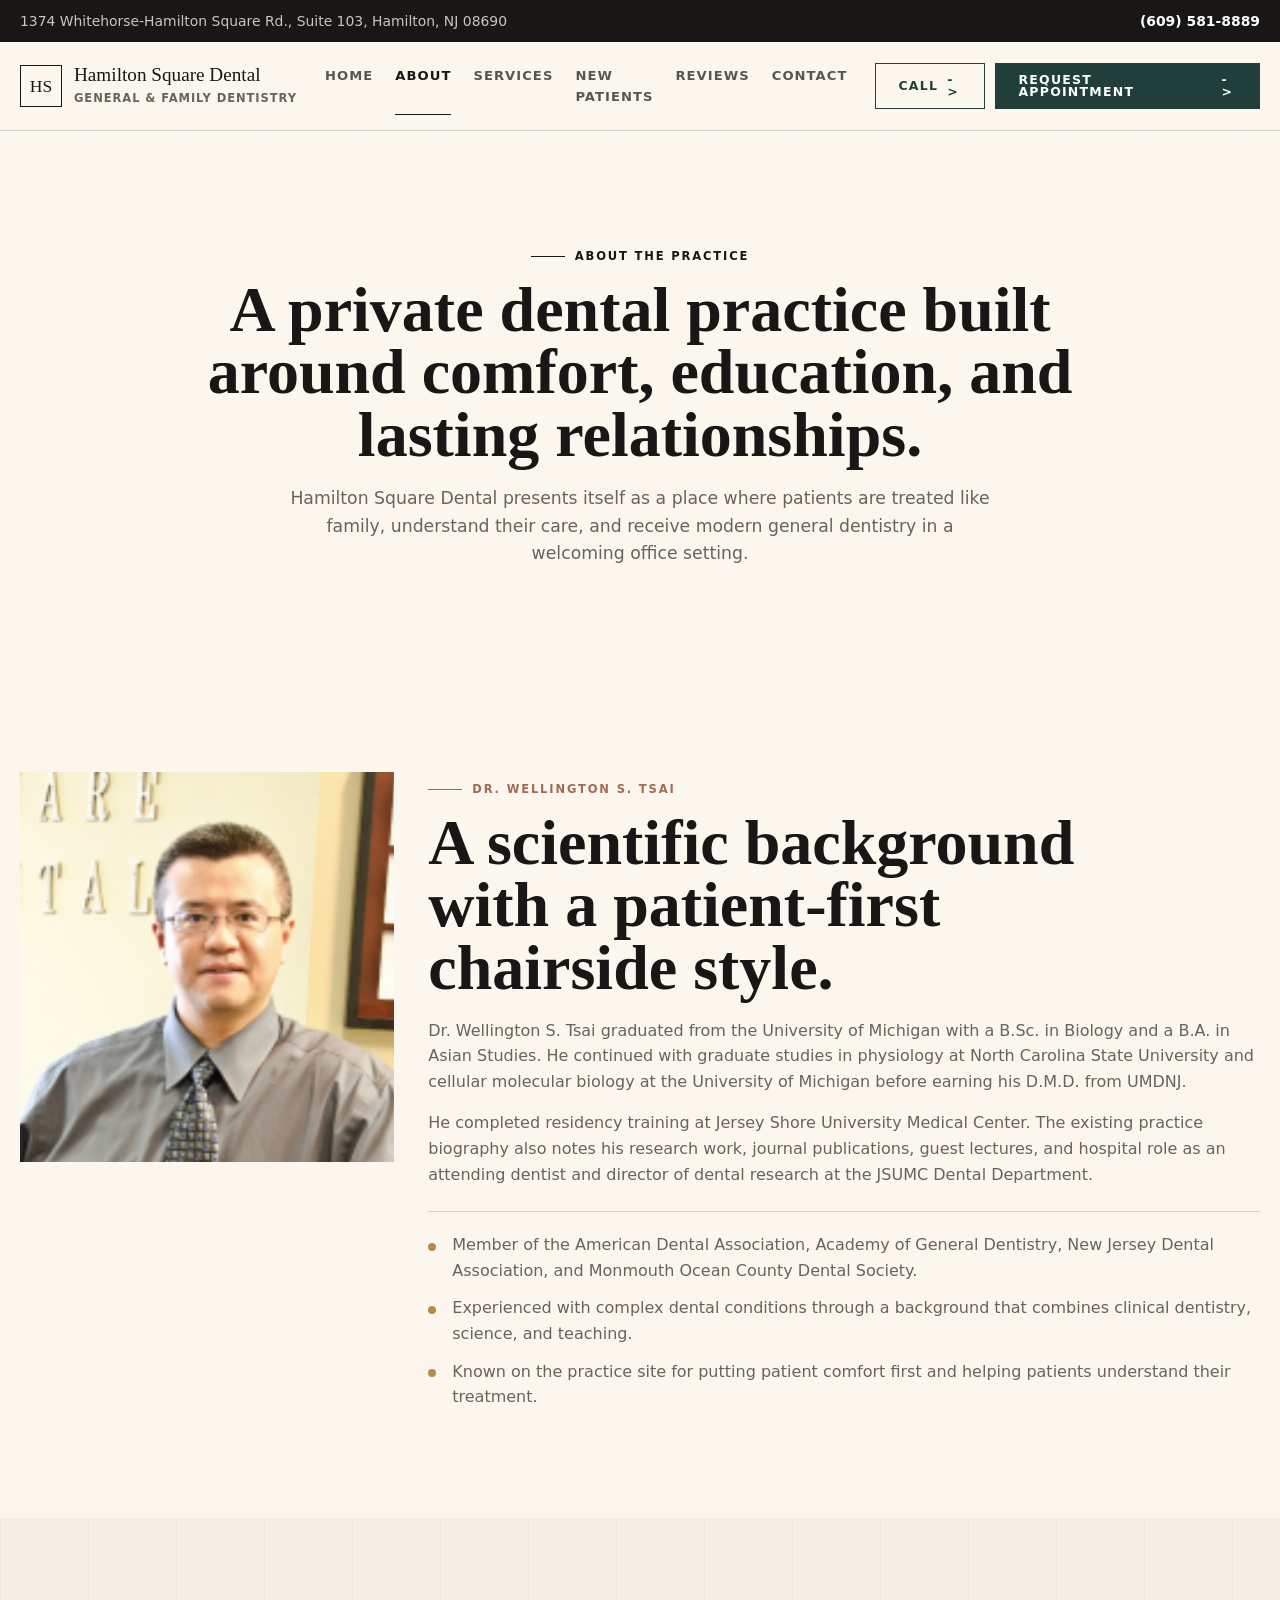
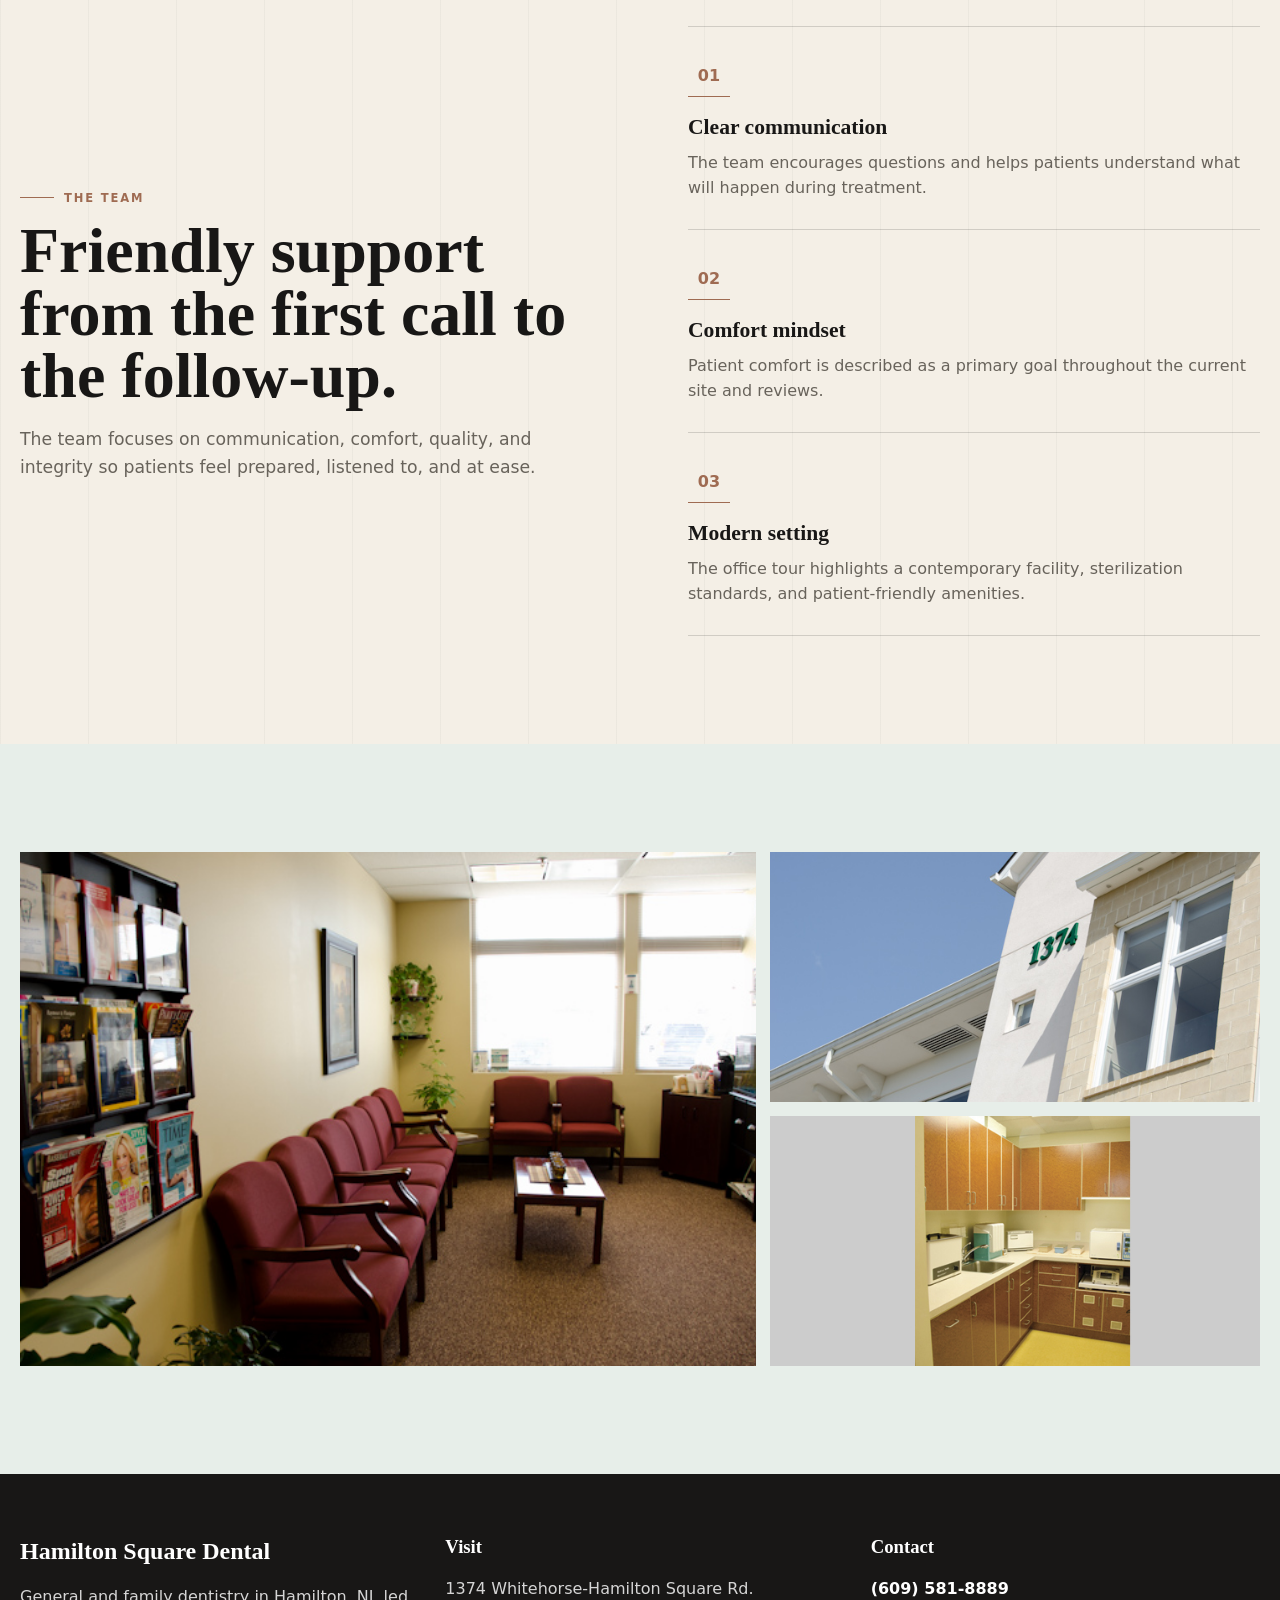
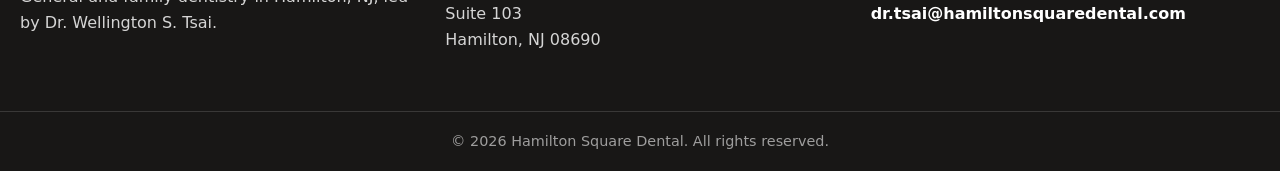
==== commit db34af15: "update" ====
--- a/about.html
+++ b/about.html
@@ -46,7 +46,7 @@
             <div class="reveal">
               <span class="eyebrow">The Team</span>
               <h2 class="section-title">Friendly support from the first call to the follow-up.</h2>
-              <p class="section-copy">The staff page describes a team focused on patient communication, comfort, quality, and integrity. In the redesign, that becomes a calmer, more human story: people who help patients feel prepared, listened to, and at ease.</p>
+              <p class="section-copy">The team focuses on communication, comfort, quality, and integrity so patients feel prepared, listened to, and at ease.</p>
             </div>
             <div class="cards" style="margin-top:0;">
               <article class="card reveal"><span class="card__icon">01</span><h3>Clear communication</h3><p>The team encourages questions and helps patients understand what will happen during treatment.</p></article>
--- a/assets/css/styles.css
+++ b/assets/css/styles.css
@@ -1530,6 +1530,25 @@
   color: var(--muted);
 }
 
+.page-hero:not(.page-hero--with-media) {
+  background: var(--paper);
+  text-align: center;
+}
+
+.page-hero:not(.page-hero--with-media) .section__inner {
+  max-width: 940px;
+}
+
+.page-hero:not(.page-hero--with-media) .eyebrow {
+  justify-content: center;
+}
+
+.page-hero:not(.page-hero--with-media) .section-title,
+.page-hero:not(.page-hero--with-media) .section-copy {
+  margin-left: auto;
+  margin-right: auto;
+}
+
 .page-hero--with-media {
   padding: 0;
   overflow: hidden;
@@ -1571,6 +1590,19 @@
   box-shadow: none;
 }
 
+.doctor-card__photo {
+  height: 390px;
+  overflow: hidden;
+  background: #dfeae5;
+}
+
+.doctor-card__photo img {
+  height: 100%;
+  transform: scale(1.82);
+  transform-origin: 56% 50%;
+  object-position: 56% 50%;
+}
+
 .bio-list {
   border-top: 1px solid var(--line);
   padding-top: 20px;
@@ -1638,6 +1670,56 @@
 
 .tech-gallery img {
   aspect-ratio: 3 / 4;
+}
+
+.intro-split--centered {
+  display: block;
+  max-width: 940px;
+  margin: 0 auto;
+  text-align: center;
+}
+
+.intro-split--centered .eyebrow {
+  justify-content: center;
+}
+
+.intro-split--centered .section-title {
+  margin-left: auto;
+  margin-right: auto;
+}
+
+.review-exact-grid {
+  display: grid;
+  grid-template-columns: repeat(3, minmax(0, 1fr));
+  gap: 18px;
+  margin-top: 42px;
+}
+
+.review-exact-card {
+  display: flex;
+  min-height: 260px;
+  flex-direction: column;
+  gap: 20px;
+  border: 1px solid var(--line);
+  padding: 28px;
+  background: rgba(251, 247, 239, 0.72);
+}
+
+.review-exact-card blockquote {
+  margin: 0;
+  font-family: Georgia, "Times New Roman", serif;
+  font-size: clamp(1.55rem, 2.7vw, 2.5rem);
+  line-height: 1.05;
+}
+
+.review-exact-card cite {
+  margin-top: auto;
+  color: var(--muted);
+  font-size: 0.76rem;
+  font-style: normal;
+  font-weight: 900;
+  letter-spacing: 0.12em;
+  text-transform: uppercase;
 }
 
 .quote-list {
@@ -1696,6 +1778,7 @@
 
   .hero__inner,
   .intro-split,
+  .review-exact-grid,
   .page-hero__grid,
   .doctor-card,
   .service-row,
@@ -1724,6 +1807,10 @@
     min-height: 360px;
     margin-right: 0;
   }
+
+  .doctor-card__photo {
+    width: min(360px, 100%);
+  }
 }
 
 @media (max-width: 760px) {
@@ -1753,6 +1840,14 @@
 
   .page-hero__image {
     min-height: 280px;
+  }
+
+  .doctor-card__photo {
+    height: 340px;
+  }
+
+  .review-exact-grid {
+    grid-template-columns: 1fr;
   }
 
   .index-row {
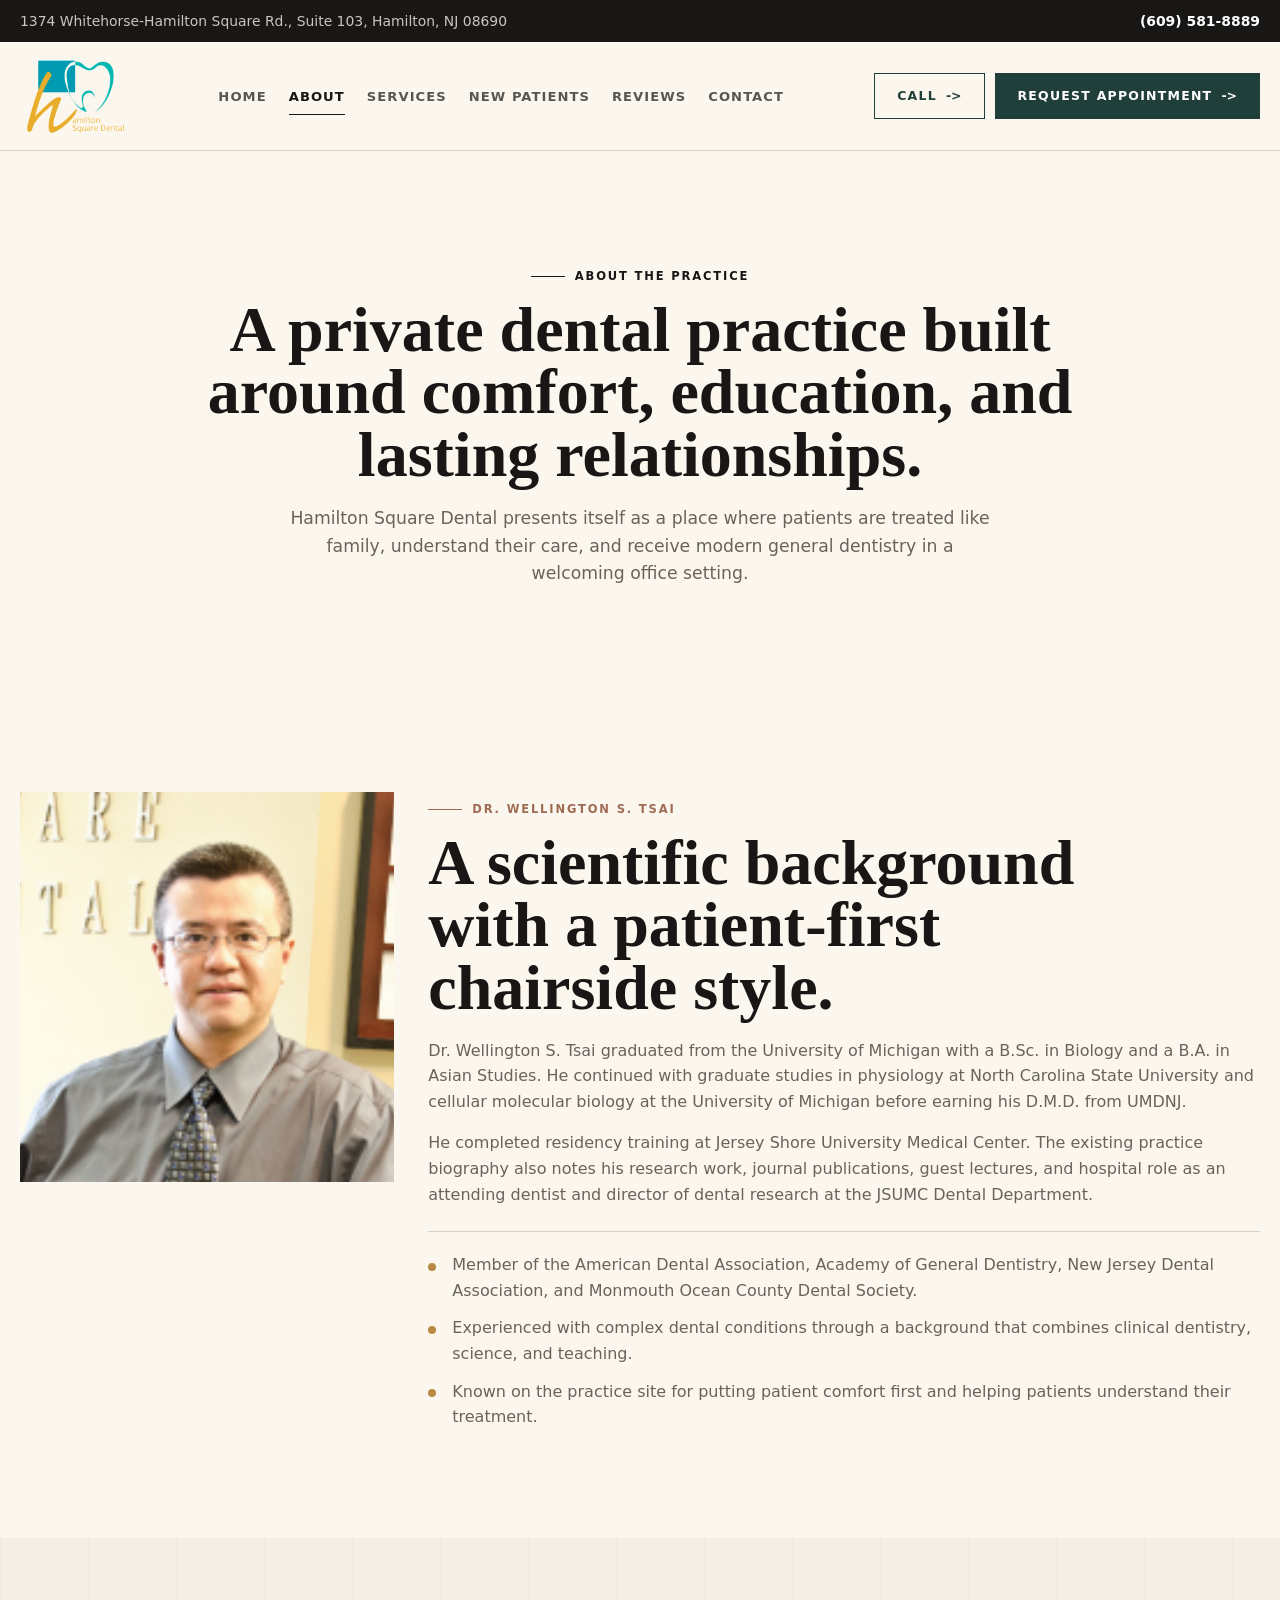
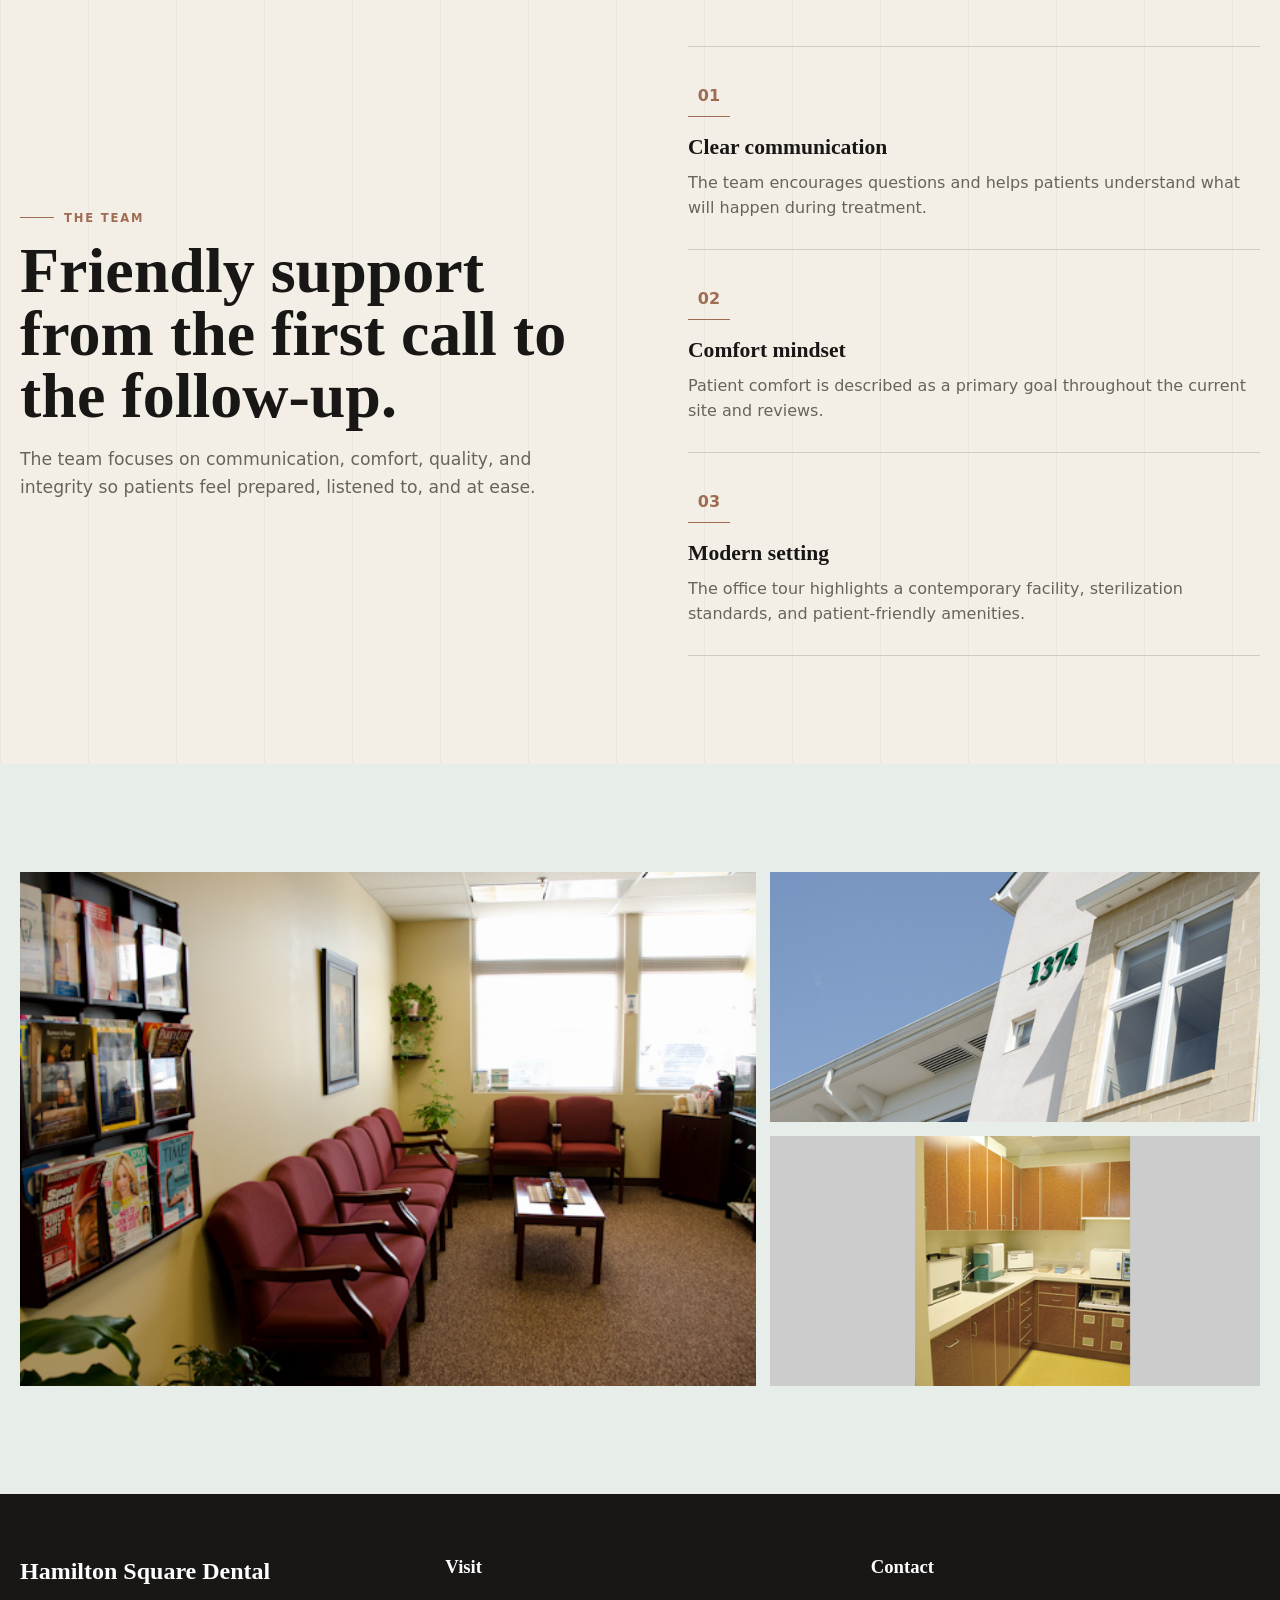
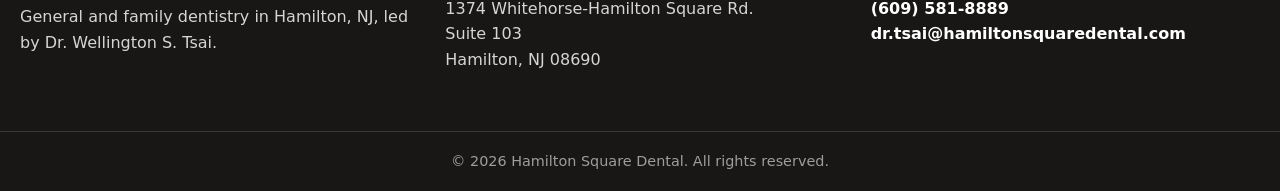
==== commit 9cb30c4f: "update -changed up the logo" ====
--- a/about.html
+++ b/about.html
@@ -11,7 +11,7 @@
   <body data-page="about">
     <div class="site-shell">
       <div class="top-strip"><div class="top-strip__inner"><span>1374 Whitehorse-Hamilton Square Rd., Suite 103, Hamilton, NJ 08690</span><a href="tel:+16095818889">(609) 581-8889</a></div></div>
-      <header class="nav"><div class="nav__inner"><a class="brand" href="index.html"><span class="brand__mark">HS</span><span><span class="brand__name">Hamilton Square Dental</span><span class="brand__sub">General & Family Dentistry</span></span></a><nav class="nav__links" aria-label="Primary navigation"><a href="index.html" data-nav="home">Home</a><a href="about.html" data-nav="about">About</a><a href="services.html" data-nav="services">Services</a><a href="new-patients.html" data-nav="new-patients">New Patients</a><a href="reviews.html" data-nav="reviews">Reviews</a><a href="contact.html" data-nav="contact">Contact</a></nav><div class="nav__actions"><a class="button button--ghost" href="tel:+16095818889">Call</a><a class="button button--primary" href="contact.html#appointment">Request Appointment</a><button class="menu-toggle" type="button" aria-label="Open menu" aria-expanded="false" data-menu-toggle><span></span><span></span><span></span></button></div></div></header>
+      <header class="nav"><div class="nav__inner"><a class="brand" href="index.html" aria-label="Hamilton Square Dental home"><img class="brand__logo" src="assets/images/hslogo@4x.png" alt="Hamilton Square Dental"></a><nav class="nav__links" aria-label="Primary navigation"><a href="index.html" data-nav="home">Home</a><a href="about.html" data-nav="about">About</a><a href="services.html" data-nav="services">Services</a><a href="new-patients.html" data-nav="new-patients">New Patients</a><a href="reviews.html" data-nav="reviews">Reviews</a><a href="contact.html" data-nav="contact">Contact</a></nav><div class="nav__actions"><a class="button button--ghost" href="tel:+16095818889">Call</a><a class="button button--primary" href="contact.html#appointment">Request Appointment</a><button class="menu-toggle" type="button" aria-label="Open menu" aria-expanded="false" data-menu-toggle><span></span><span></span><span></span></button></div></div></header>
 
       <main>
         <section class="page-hero">
--- a/assets/css/styles.css
+++ b/assets/css/styles.css
@@ -91,50 +91,26 @@
 }
 
 .nav__inner {
-  min-height: 82px;
+  min-height: 104px;
   display: grid;
   grid-template-columns: auto 1fr auto;
   align-items: center;
-  gap: 28px;
+  gap: 34px;
 }
 
 .brand {
   display: inline-flex;
   align-items: center;
-  gap: 12px;
-  min-width: 220px;
-}
-
-.brand__mark {
-  width: 42px;
-  height: 42px;
-  display: grid;
-  place-items: center;
-  color: #ffffff;
-  background: var(--pine);
-  border-radius: 50%;
-  font-family: Georgia, serif;
-  font-size: 1.1rem;
-  letter-spacing: 0;
-  box-shadow: inset 0 -8px 18px rgba(255, 255, 255, 0.12);
-}
-
-.brand__name {
+  min-width: 96px;
+}
+
+.brand__logo {
   display: block;
-  font-family: Georgia, "Times New Roman", serif;
-  font-size: 1.2rem;
-  line-height: 1.05;
-  letter-spacing: 0;
-}
-
-.brand__sub {
-  color: var(--muted);
-  display: block;
-  font-size: 0.72rem;
-  font-weight: 700;
-  text-transform: uppercase;
-  letter-spacing: 0.08em;
-  margin-top: 4px;
+  width: auto;
+  height: 88px;
+  object-fit: contain;
+  mix-blend-mode: multiply;
+  filter: saturate(1.06) contrast(1.04);
 }
 
 .nav__links {
@@ -1011,7 +987,7 @@
 
   .nav__links {
     position: fixed;
-    inset: 124px 18px auto;
+    inset: 144px 18px auto;
     display: none;
     flex-direction: column;
     padding: 16px;
@@ -1068,19 +1044,15 @@
   }
 
   .nav__inner {
-    min-height: 72px;
+    min-height: 82px;
   }
 
   .brand {
     min-width: 0;
   }
 
-  .brand__name {
-    font-size: 1.05rem;
-  }
-
-  .brand__sub {
-    display: none;
+  .brand__logo {
+    height: 62px;
   }
 
   .section {
@@ -1226,18 +1198,9 @@
 }
 
 .nav__inner {
-  min-height: 88px;
-}
-
-.brand__mark {
-  border-radius: 0;
-  background: transparent;
-  border: 1px solid currentColor;
-  color: var(--ink);
-  box-shadow: none;
-}
-
-.brand__name,
+  min-height: 108px;
+}
+
 .section-title,
 .hero h1,
 .card h3,
@@ -2371,6 +2334,14 @@
 }
 
 @media (max-width: 760px) {
+  .nav__inner {
+    min-height: 88px;
+  }
+
+  .brand__logo {
+    height: 62px;
+  }
+
   .home-story,
   .home-services-showcase,
   .home-doctor-scene,
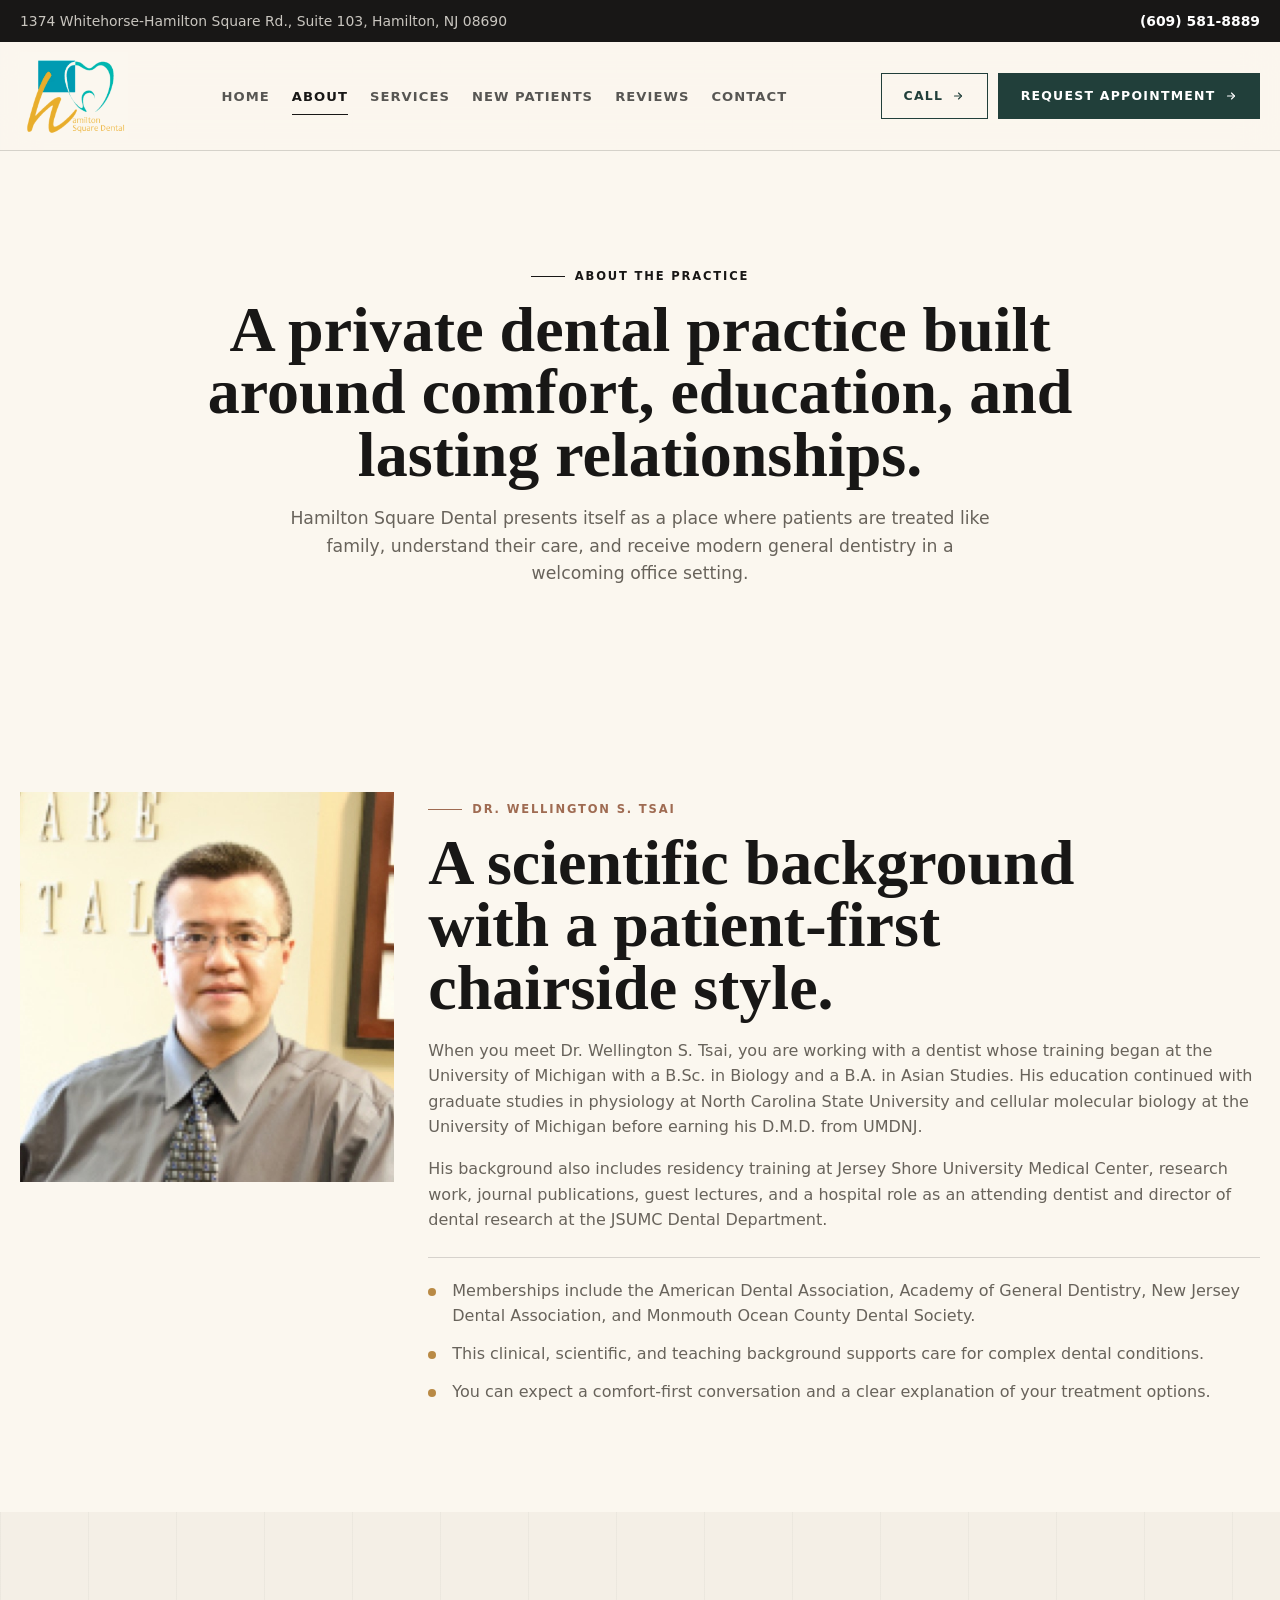
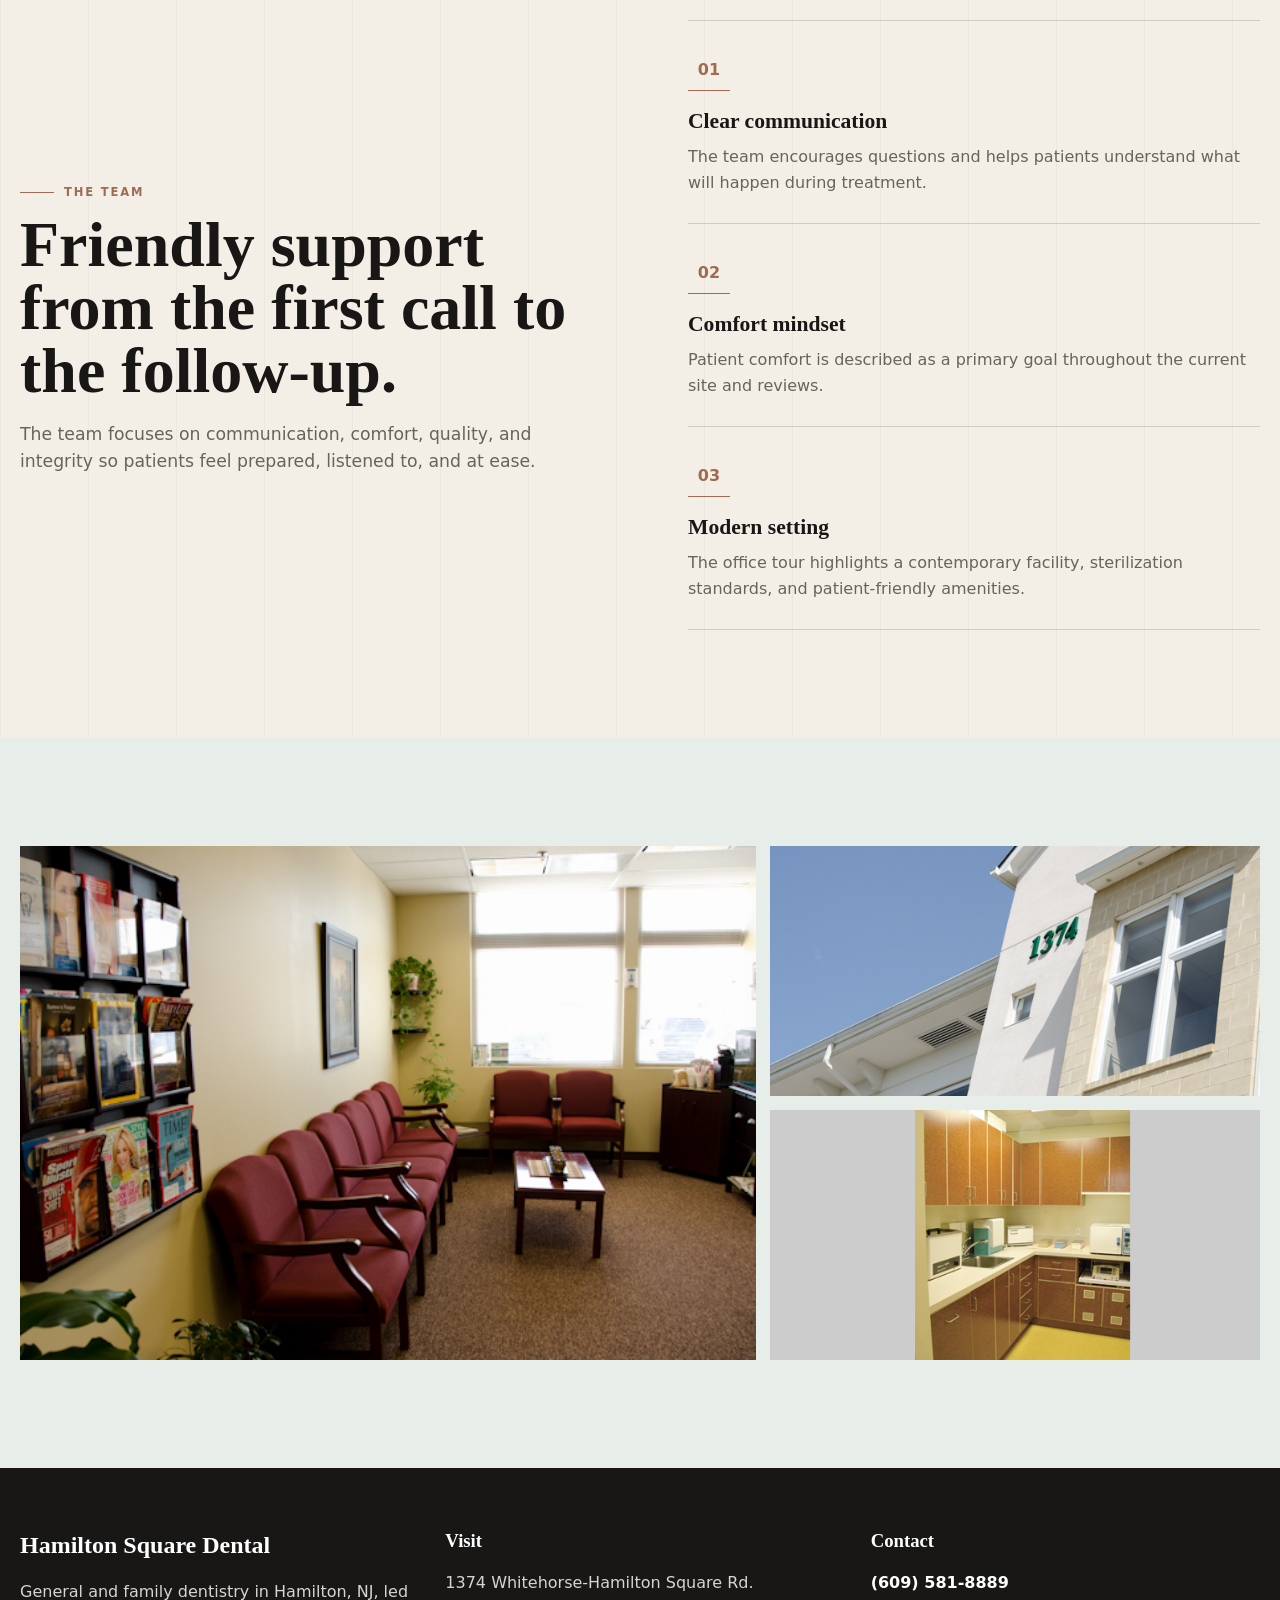
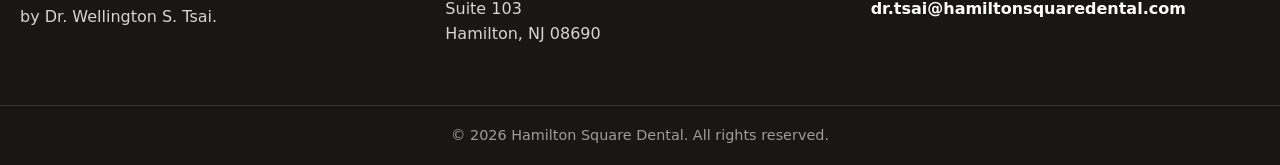
==== commit ec6d290a: "update - new images - fixed photo format" ====
--- a/about.html
+++ b/about.html
@@ -25,16 +25,16 @@
         <section class="section section--soft">
           <div class="section__inner">
             <article class="doctor-card reveal">
-              <div class="doctor-card__photo"><img src="assets/images/theteamdr.jpg" alt="Portrait of Dr. Wellington S. Tsai"></div>
+              <div class="doctor-card__photo"><img src="assets/images/theteamdr-enhanced.jpg" alt="Portrait of Dr. Wellington S. Tsai"></div>
               <div>
                 <span class="eyebrow">Dr. Wellington S. Tsai</span>
                 <h2 class="section-title">A scientific background with a patient-first chairside style.</h2>
-                <p>Dr. Wellington S. Tsai graduated from the University of Michigan with a B.Sc. in Biology and a B.A. in Asian Studies. He continued with graduate studies in physiology at North Carolina State University and cellular molecular biology at the University of Michigan before earning his D.M.D. from UMDNJ.</p>
-                <p style="margin-top:16px;">He completed residency training at Jersey Shore University Medical Center. The existing practice biography also notes his research work, journal publications, guest lectures, and hospital role as an attending dentist and director of dental research at the JSUMC Dental Department.</p>
+                <p>When you meet Dr. Wellington S. Tsai, you are working with a dentist whose training began at the University of Michigan with a B.Sc. in Biology and a B.A. in Asian Studies. His education continued with graduate studies in physiology at North Carolina State University and cellular molecular biology at the University of Michigan before earning his D.M.D. from UMDNJ.</p>
+                <p style="margin-top:16px;">His background also includes residency training at Jersey Shore University Medical Center, research work, journal publications, guest lectures, and a hospital role as an attending dentist and director of dental research at the JSUMC Dental Department.</p>
                 <ul class="bio-list">
-                  <li>Member of the American Dental Association, Academy of General Dentistry, New Jersey Dental Association, and Monmouth Ocean County Dental Society.</li>
-                  <li>Experienced with complex dental conditions through a background that combines clinical dentistry, science, and teaching.</li>
-                  <li>Known on the practice site for putting patient comfort first and helping patients understand their treatment.</li>
+                  <li>Memberships include the American Dental Association, Academy of General Dentistry, New Jersey Dental Association, and Monmouth Ocean County Dental Society.</li>
+                  <li>This clinical, scientific, and teaching background supports care for complex dental conditions.</li>
+                  <li>You can expect a comfort-first conversation and a clear explanation of your treatment options.</li>
                 </ul>
               </div>
             </article>
--- a/assets/css/styles.css
+++ b/assets/css/styles.css
@@ -653,12 +653,19 @@
   gap: 12px;
 }
 
+.tech-gallery__tile {
+  aspect-ratio: 1;
+  overflow: hidden;
+  background: #ffffff;
+}
+
 .tech-gallery img {
   width: 100%;
-  aspect-ratio: 1;
+  height: 100%;
   border-radius: 8px;
   object-fit: cover;
   background: #ffffff;
+  display: block;
 }
 
 .reviews-grid {
@@ -1266,8 +1273,19 @@
 }
 
 .button::after {
-  content: " ->";
-  letter-spacing: 0;
+  content: "";
+  display: inline-block;
+  width: 1em;
+  height: 1em;
+  flex: 0 0 auto;
+  background-color: currentColor;
+  -webkit-mask: url("data:image/svg+xml,%3Csvg xmlns='http://www.w3.org/2000/svg' width='24' height='24' viewBox='0 0 24 24' fill='none' stroke='black' stroke-width='2.2' stroke-linecap='round' stroke-linejoin='round'%3E%3Cpath d='M5 12h14'/%3E%3Cpath d='m13 6 6 6-6 6'/%3E%3C/svg%3E") center / contain no-repeat;
+  mask: url("data:image/svg+xml,%3Csvg xmlns='http://www.w3.org/2000/svg' width='24' height='24' viewBox='0 0 24 24' fill='none' stroke='black' stroke-width='2.2' stroke-linecap='round' stroke-linejoin='round'%3E%3Cpath d='M5 12h14'/%3E%3Cpath d='m13 6 6 6-6 6'/%3E%3C/svg%3E") center / contain no-repeat;
+  transition: transform 180ms ease;
+}
+
+.button:hover::after {
+  transform: translateX(3px);
 }
 
 .button--ghost {
@@ -1622,17 +1640,175 @@
   border-bottom: 1px solid rgba(24, 23, 22, 0.09);
 }
 
+.before-after-showcase {
+  margin-top: clamp(68px, 9vw, 112px);
+}
+
+.before-after-showcase__intro {
+  max-width: 920px;
+  margin: 0 auto 38px;
+  text-align: center;
+}
+
+.before-after-showcase__intro .eyebrow {
+  justify-content: center;
+}
+
+.before-after-showcase__intro .section-title {
+  margin-left: auto;
+  margin-right: auto;
+}
+
+.before-after-grid {
+  max-width: 980px;
+  margin: 0 auto;
+  display: grid;
+  grid-template-columns: repeat(2, minmax(0, 1fr));
+  gap: 18px;
+}
+
+.before-after-card {
+  border: 1px solid var(--line);
+  background: rgba(251, 247, 239, 0.76);
+}
+
+.before-after-card:last-child:nth-child(odd) {
+  grid-column: 1 / -1;
+  width: calc((100% - 18px) / 2);
+  max-width: none;
+  justify-self: center;
+}
+
+.before-after-card__copy {
+  padding: 22px 24px;
+  border-bottom: 1px solid var(--line);
+  text-align: center;
+}
+
+.before-after-card__copy h3 {
+  margin: 0;
+  font-family: Georgia, "Times New Roman", serif;
+  font-size: clamp(1.45rem, 2.4vw, 2.1rem);
+  font-weight: 500;
+  line-height: 1.04;
+  text-align: center;
+}
+
+.before-after-slider {
+  --position: 50%;
+  position: relative;
+  aspect-ratio: 192 / 123;
+  overflow: hidden;
+  background: #181716;
+  isolation: isolate;
+}
+
+.before-after-slider__image,
+.before-after-slider__before {
+  position: absolute;
+  inset: 0;
+}
+
+.before-after-slider__image {
+  width: 100%;
+  height: 100%;
+  object-fit: cover;
+  transform: scale(1.045);
+  transform-origin: center;
+}
+
+.before-after-slider__before {
+  clip-path: inset(0 calc(100% - var(--position)) 0 0);
+  z-index: 1;
+}
+
+.before-after-slider__label {
+  position: absolute;
+  z-index: 3;
+  top: 16px;
+  padding: 7px 10px;
+  color: #ffffff;
+  background: rgba(24, 23, 22, 0.68);
+  font-size: 0.68rem;
+  font-weight: 900;
+  letter-spacing: 0.14em;
+  line-height: 1;
+  text-transform: uppercase;
+}
+
+.before-after-slider__label--before {
+  left: 16px;
+}
+
+.before-after-slider__label--after {
+  right: 16px;
+}
+
+.before-after-slider__handle {
+  position: absolute;
+  z-index: 4;
+  top: 0;
+  bottom: 0;
+  left: var(--position);
+  width: 2px;
+  transform: translateX(-50%);
+  background: rgba(255, 255, 255, 0.96);
+  box-shadow: 0 0 0 1px rgba(24, 23, 22, 0.18);
+  pointer-events: none;
+}
+
+.before-after-slider__handle::before {
+  content: "";
+  position: absolute;
+  top: 50%;
+  left: 50%;
+  width: 42px;
+  height: 42px;
+  transform: translate(-50%, -50%);
+  border: 2px solid rgba(255, 255, 255, 0.98);
+  background: rgba(24, 23, 22, 0.72);
+  box-shadow: 0 10px 24px rgba(24, 23, 22, 0.22);
+}
+
+.before-after-slider__handle::after {
+  content: "< >";
+  position: absolute;
+  top: 50%;
+  left: 50%;
+  transform: translate(-50%, -52%);
+  color: #ffffff;
+  font-size: 0.78rem;
+  font-weight: 900;
+  letter-spacing: 0;
+  white-space: nowrap;
+}
+
+.before-after-slider__range {
+  position: absolute;
+  z-index: 5;
+  inset: 0;
+  width: 100%;
+  height: 100%;
+  margin: 0;
+  opacity: 0;
+  cursor: ew-resize;
+}
+
 .tech-strip {
   grid-template-columns: minmax(0, 0.8fr) minmax(0, 1fr);
 }
 
 .tech-gallery {
-  grid-template-columns: repeat(6, 1fr);
+  grid-template-columns: repeat(3, minmax(0, 1fr));
   align-items: stretch;
+  gap: 14px;
 }
 
 .tech-gallery img {
-  aspect-ratio: 3 / 4;
+  height: 100%;
+  object-fit: cover;
+  transform: scale(1.12);
+  transform-origin: center;
 }
 
 .intro-split--centered {
@@ -1939,7 +2115,9 @@
 }
 
 .text-link {
-  display: inline-block;
+  display: inline-flex;
+  align-items: center;
+  gap: 10px;
   margin-top: 28px;
   padding-bottom: 5px;
   border-bottom: 1px solid currentColor;
@@ -1950,8 +2128,24 @@
   text-transform: uppercase;
 }
 
+.text-link::after {
+  content: "";
+  display: inline-block;
+  width: 1em;
+  height: 1em;
+  flex: 0 0 auto;
+  background-color: currentColor;
+  -webkit-mask: url("data:image/svg+xml,%3Csvg xmlns='http://www.w3.org/2000/svg' width='24' height='24' viewBox='0 0 24 24' fill='none' stroke='black' stroke-width='2.2' stroke-linecap='round' stroke-linejoin='round'%3E%3Cpath d='M5 12h14'/%3E%3Cpath d='m13 6 6 6-6 6'/%3E%3C/svg%3E") center / contain no-repeat;
+  mask: url("data:image/svg+xml,%3Csvg xmlns='http://www.w3.org/2000/svg' width='24' height='24' viewBox='0 0 24 24' fill='none' stroke='black' stroke-width='2.2' stroke-linecap='round' stroke-linejoin='round'%3E%3Cpath d='M5 12h14'/%3E%3Cpath d='m13 6 6 6-6 6'/%3E%3C/svg%3E") center / contain no-repeat;
+  transition: transform 180ms ease;
+}
+
 .text-link:hover {
   color: var(--clay);
+}
+
+.text-link:hover::after {
+  transform: translateX(3px);
 }
 
 body[data-page="home"] .sticky-mobile-cta {
@@ -2126,56 +2320,100 @@
 
 .home-services-showcase__inner {
   display: grid;
-  grid-template-columns: minmax(330px, 0.72fr) minmax(260px, 0.56fr) minmax(390px, 0.98fr);
-  gap: clamp(30px, 5vw, 72px);
-  align-items: start;
+  gap: clamp(40px, 6vw, 76px);
 }
 
 .home-services-showcase__intro {
-  position: sticky;
-  top: 132px;
+  display: grid;
+  justify-items: center;
+  gap: 22px;
+  max-width: 860px;
+  margin: 0 auto;
+  text-align: center;
+}
+
+.home-services-showcase__intro .eyebrow {
+  justify-content: center;
 }
 
 .home-services-showcase__intro .section-title {
-  max-width: 360px;
-  font-size: clamp(2.45rem, 4vw, 4.35rem);
-  line-height: 0.96;
-}
-
-.home-service-visual {
-  position: sticky;
-  top: 132px;
-  height: min(68vh, 620px);
+  max-width: 720px;
+  margin-bottom: 0;
+  font-size: clamp(2.45rem, 4.4vw, 4.9rem);
+  line-height: 1;
+}
+
+.home-services-showcase__intro .section-copy {
+  max-width: 660px;
+  margin: 0;
+  color: rgba(251, 247, 239, 0.68);
+}
+
+.home-services-showcase__intro .text-link {
+  margin-top: 4px;
+}
+
+.home-service-list {
+  display: grid;
+  grid-template-columns: repeat(12, minmax(0, 1fr));
+  grid-auto-rows: minmax(210px, auto);
+  gap: 16px;
+}
+
+.home-service-line {
+  position: relative;
+  min-height: 240px;
+  display: grid;
+  align-content: end;
+  gap: 12px;
+  padding: clamp(22px, 3vw, 34px);
   overflow: hidden;
+  color: #ffffff;
   background: #2a2825;
-}
-
-.home-service-visual img {
+  isolation: isolate;
+  transition: transform 180ms ease;
+}
+
+.home-service-line:nth-child(1) {
+  grid-column: span 5;
+  grid-row: span 2;
+}
+
+.home-service-line:nth-child(2),
+.home-service-line:nth-child(3) {
+  grid-column: span 7;
+  min-height: 260px;
+}
+
+.home-service-line:nth-child(4),
+.home-service-line:nth-child(5) {
+  grid-column: span 6;
+}
+
+.home-service-line::after {
+  content: "";
+  position: absolute;
+  inset: 0;
+  z-index: -1;
+  background:
+    linear-gradient(180deg, rgba(24, 23, 22, 0.08) 0%, rgba(24, 23, 22, 0.46) 45%, rgba(24, 23, 22, 0.9) 100%);
+}
+
+.home-service-line img {
+  position: absolute;
+  inset: 0;
+  z-index: -2;
   width: 100%;
   height: 100%;
   object-fit: cover;
-  opacity: 0.88;
-  transform: scale(1.02);
-}
-
-.home-service-list {
-  border-top: 1px solid rgba(251, 247, 239, 0.22);
-}
-
-.home-service-line {
-  display: grid;
-  grid-template-columns: 52px 1fr;
-  gap: 20px;
-  padding: clamp(22px, 4vw, 40px) 0;
-  border-bottom: 1px solid rgba(251, 247, 239, 0.22);
-  color: inherit;
-  transition: color 180ms ease, padding-left 180ms ease;
+  opacity: 0.74;
+  transform: scale(1.04);
+  transition: transform 360ms ease, opacity 180ms ease;
 }
 
 .home-service-line:hover,
 .home-service-line.is-active {
-  color: #ffffff;
-  padding-left: 10px;
+  transform: translateY(-6px);
 }
 
 .home-service-line span {
@@ -2188,15 +2426,22 @@
 .home-service-line strong {
   display: block;
   font-family: Georgia, "Times New Roman", serif;
-  font-size: clamp(1.9rem, 3.7vw, 3.8rem);
+  max-width: 520px;
+  font-size: clamp(1.85rem, 3vw, 3.4rem);
   font-weight: 500;
   line-height: 0.96;
 }
 
 .home-service-line em {
-  grid-column: 2;
-  color: rgba(251, 247, 239, 0.58);
+  max-width: 360px;
+  color: rgba(251, 247, 239, 0.72);
   font-style: normal;
+}
+
+.home-service-line:hover img,
+.home-service-line.is-active img {
+  opacity: 0.86;
+  transform: scale(1.1);
 }
 
 .home-doctor-scene {
@@ -2295,20 +2540,40 @@
 
 @media (max-width: 1060px) {
   .home-story__inner,
+  .before-after-grid,
   .home-services-showcase__inner,
   .home-doctor-scene__inner,
   .home-review-stage__inner {
     grid-template-columns: 1fr;
   }
 
-  .home-services-showcase__intro,
-  .home-service-visual {
+  .before-after-card:last-child:nth-child(odd) {
+    grid-column: auto;
+    width: 100%;
+    max-width: none;
+  }
+
+  .home-services-showcase__intro {
+    grid-template-columns: 1fr;
     position: relative;
     top: auto;
   }
 
-  .home-service-visual {
-    height: 460px;
+  .home-service-list {
+    grid-template-columns: repeat(2, minmax(0, 1fr));
+  }
+
+  .home-service-line:nth-child(1),
+  .home-service-line:nth-child(2),
+  .home-service-line:nth-child(3),
+  .home-service-line:nth-child(4),
+  .home-service-line:nth-child(5) {
+    grid-column: auto;
+    grid-row: auto;
+  }
+
+  .home-service-line {
+    min-height: 330px;
   }
 
   .story-step {
@@ -2340,6 +2605,14 @@
 
   .brand__logo {
     height: 62px;
+  }
+
+  .before-after-showcase {
+    margin-top: 58px;
+  }
+
+  .before-after-card__copy {
+    padding: 20px;
   }
 
   .home-story,
@@ -2349,10 +2622,6 @@
     padding: 72px 0;
   }
 
-  .home-service-visual {
-    height: 320px;
-  }
-
   .story-step.is-active {
     transform: none;
   }
@@ -2371,7 +2640,11 @@
   }
 
   .home-service-line {
-    grid-template-columns: 42px 1fr;
+    min-height: 270px;
+  }
+
+  .home-service-list {
+    grid-template-columns: 1fr;
   }
 
   .review-spotlight {
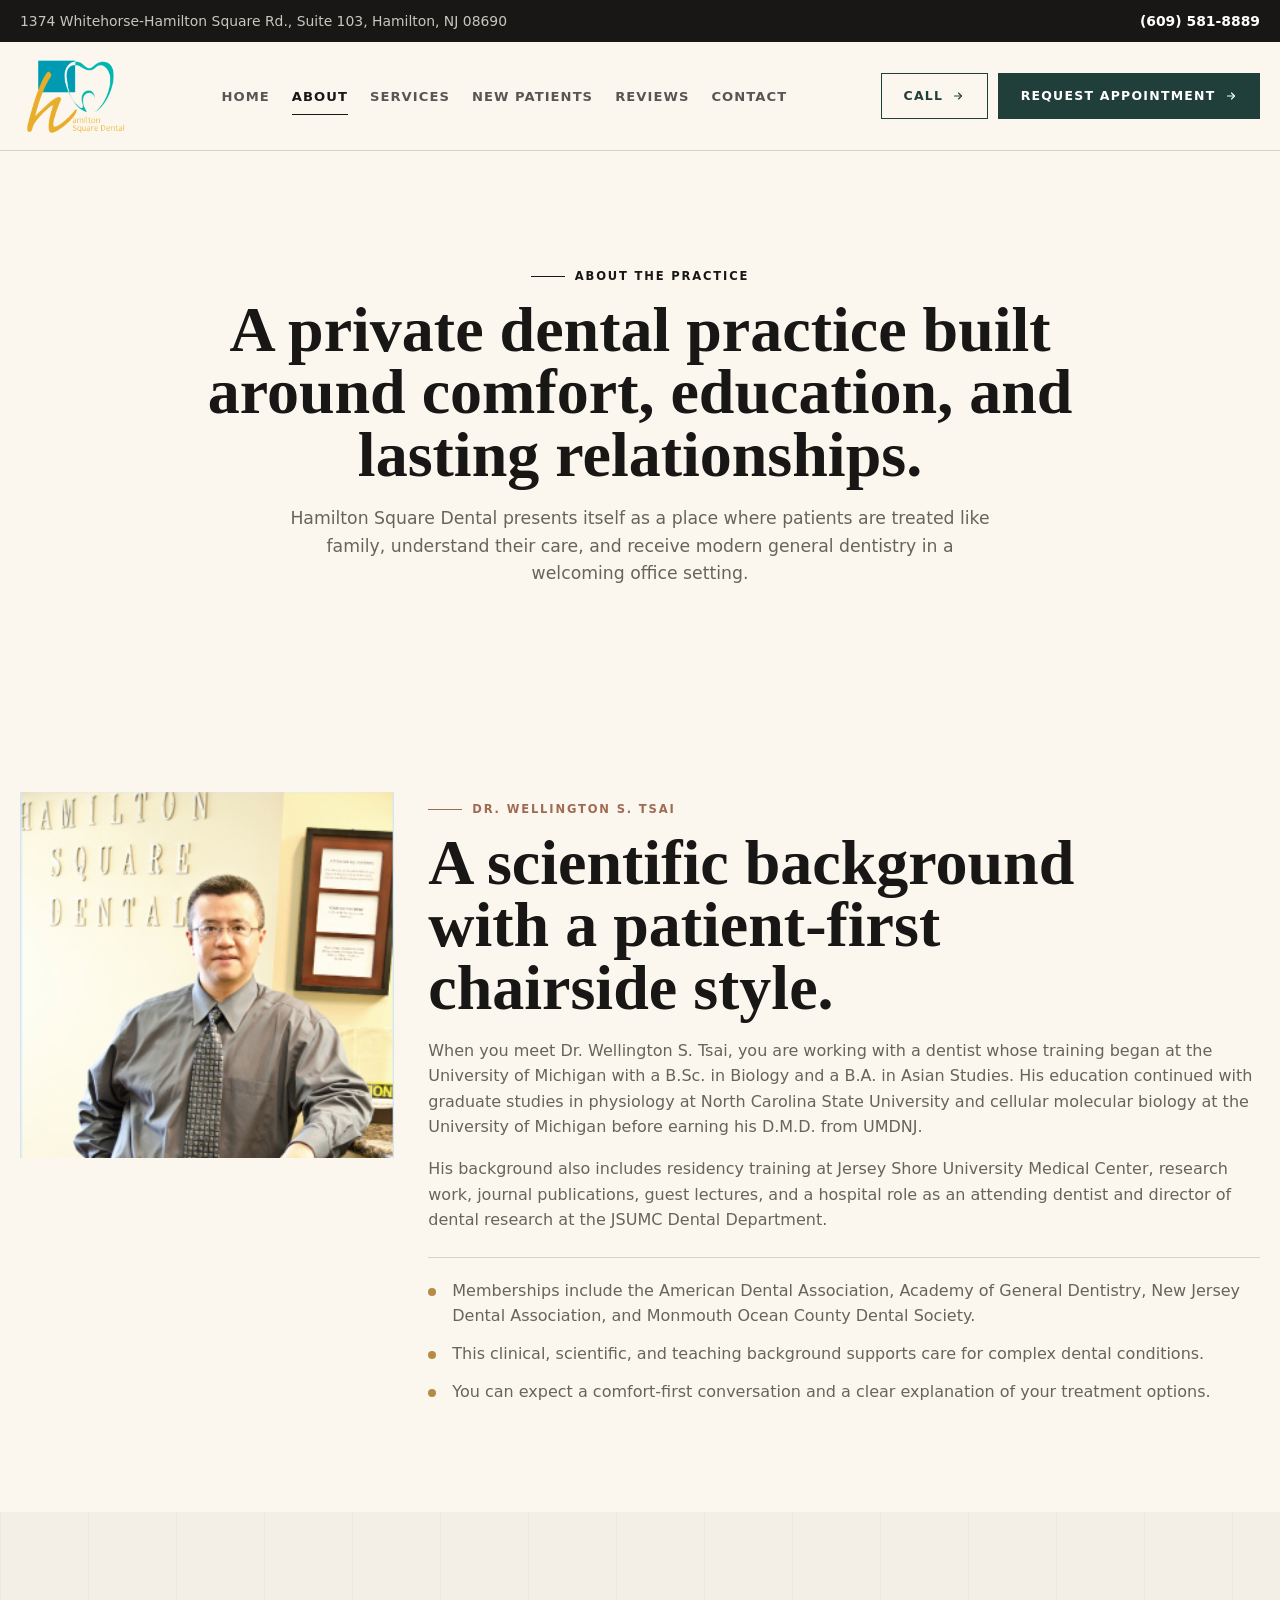
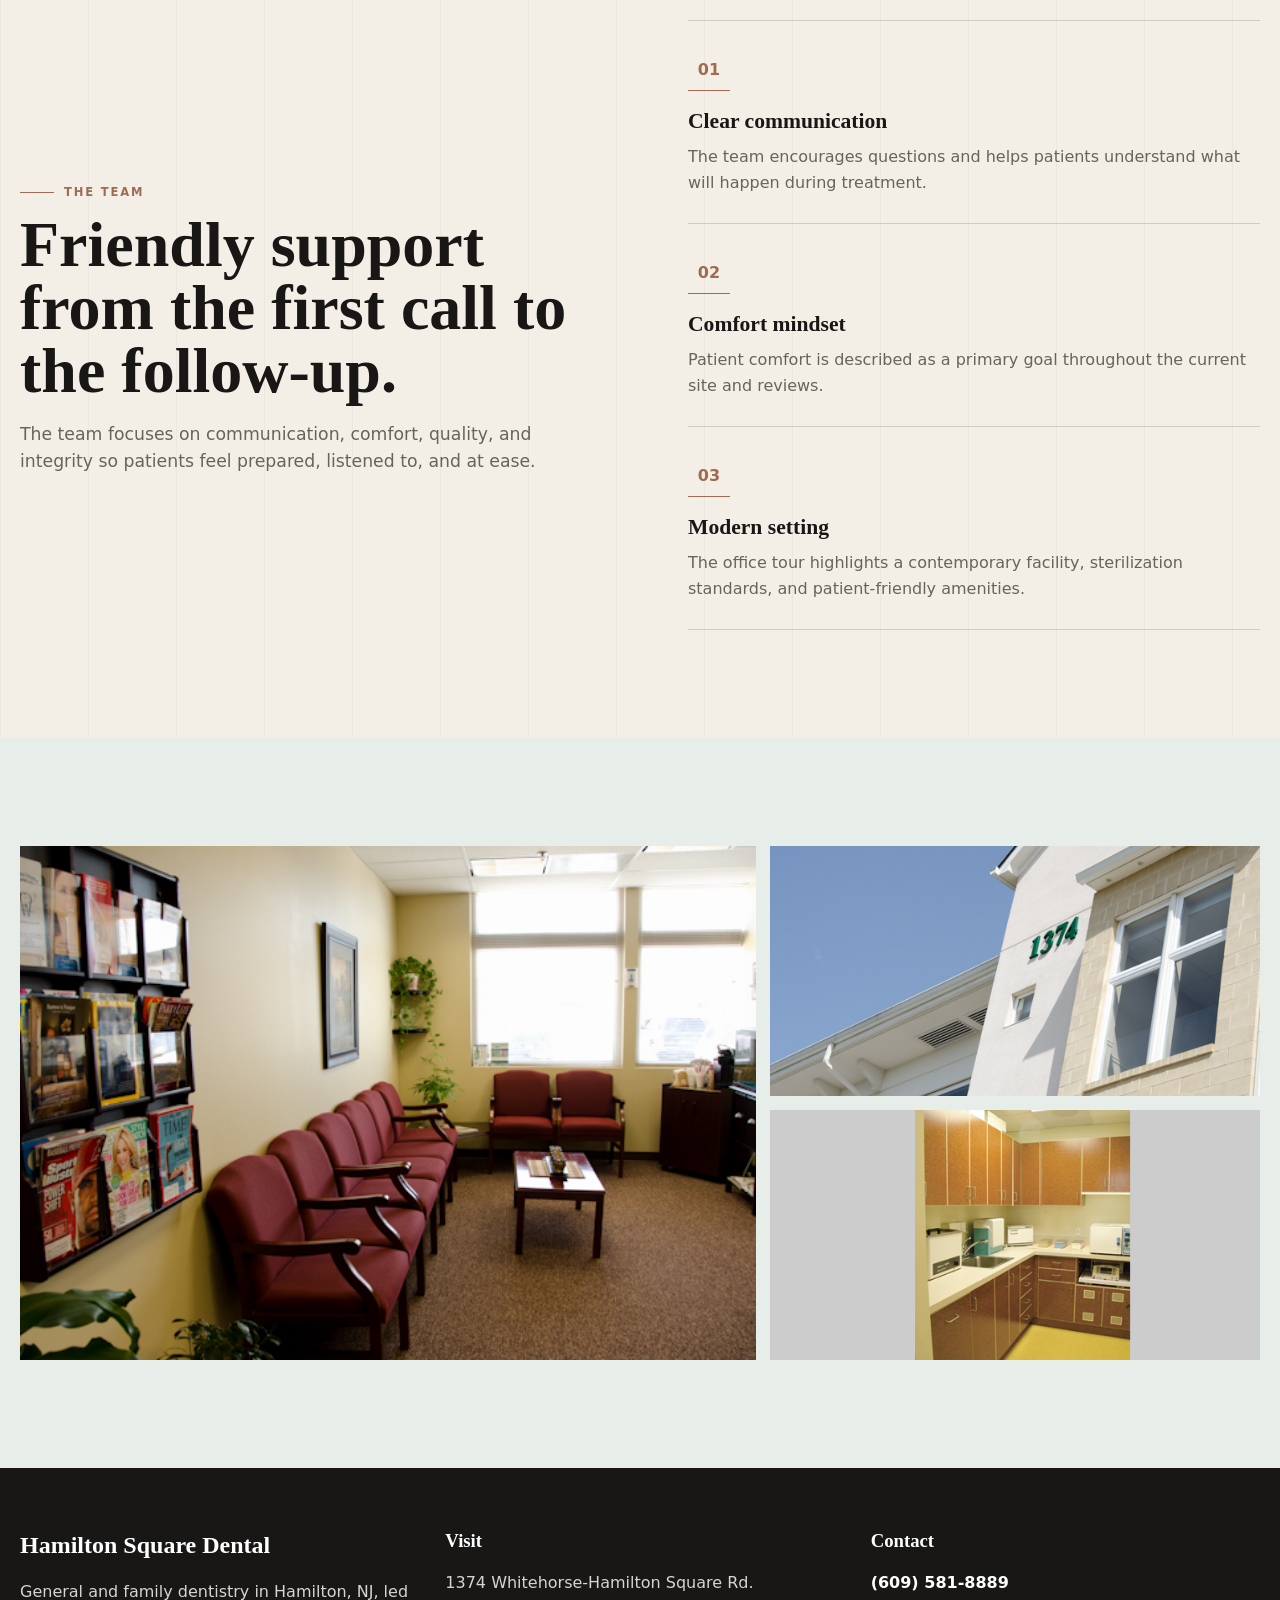
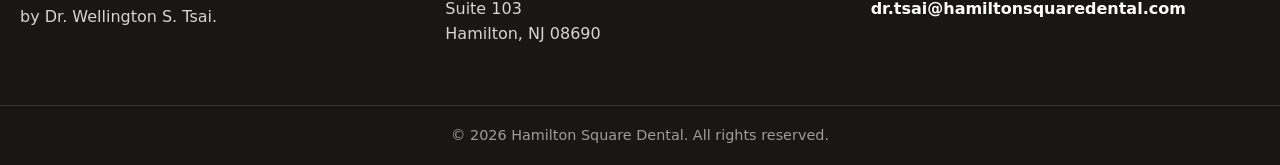
==== commit 58a84350: "update" ====
--- a/about.html
+++ b/about.html
@@ -25,7 +25,7 @@
         <section class="section section--soft">
           <div class="section__inner">
             <article class="doctor-card reveal">
-              <div class="doctor-card__photo"><img src="assets/images/theteamdr-enhanced.jpg" alt="Portrait of Dr. Wellington S. Tsai"></div>
+              <div class="doctor-card__photo"><img src="assets/images/dr-tsai-portrait.png" alt="Portrait of Dr. Wellington S. Tsai"></div>
               <div>
                 <span class="eyebrow">Dr. Wellington S. Tsai</span>
                 <h2 class="section-title">A scientific background with a patient-first chairside style.</h2>
--- a/assets/css/styles.css
+++ b/assets/css/styles.css
@@ -727,6 +727,47 @@
   grid-template-columns: repeat(3, 1fr);
   gap: 18px;
   margin-top: 34px;
+}
+
+.patient-form-callout {
+  display: flex;
+  align-items: center;
+  justify-content: space-between;
+  gap: 28px;
+  margin-top: 34px;
+  padding: clamp(24px, 4vw, 38px);
+  border: 1px solid rgba(23, 68, 62, 0.18);
+  border-radius: 8px;
+  color: #ffffff;
+  background:
+    linear-gradient(135deg, rgba(20, 67, 61, 0.96), rgba(31, 91, 82, 0.94)),
+    url("../images/office_h8.jpg") center / cover;
+  box-shadow: 0 20px 44px rgba(23, 68, 62, 0.18);
+}
+
+.patient-form-callout .eyebrow {
+  color: rgba(255, 255, 255, 0.78);
+}
+
+.patient-form-callout h3 {
+  max-width: 620px;
+  margin: 12px 0 10px;
+  font-family: Georgia, "Times New Roman", serif;
+  font-size: clamp(1.6rem, 3vw, 2.45rem);
+  line-height: 1;
+  letter-spacing: 0;
+}
+
+.patient-form-callout p {
+  max-width: 600px;
+  color: rgba(255, 255, 255, 0.78);
+}
+
+.patient-form-callout .button {
+  flex: 0 0 auto;
+  border-color: rgba(255, 255, 255, 0.28);
+  background: #ffffff;
+  color: var(--pine);
 }
 
 .visit-step {
@@ -1572,16 +1613,18 @@
 }
 
 .doctor-card__photo {
-  height: 390px;
+  height: auto;
+  aspect-ratio: 289 / 283;
   overflow: hidden;
-  background: #dfeae5;
+  background: #efe6d8;
 }
 
 .doctor-card__photo img {
+  width: 100%;
   height: 100%;
-  transform: scale(1.82);
-  transform-origin: 56% 50%;
-  object-position: 56% 50%;
+  transform: none;
+  object-fit: cover;
+  object-position: center;
 }
 
 .bio-list {
@@ -1601,17 +1644,10 @@
 
 .service-row {
   display: grid;
-  grid-template-columns: 84px minmax(260px, 0.75fr) minmax(260px, 1fr);
+  grid-template-columns: minmax(260px, 0.75fr) minmax(260px, 1fr);
   gap: clamp(22px, 5vw, 72px);
   padding: clamp(28px, 5vw, 54px) 0;
   border-bottom: 1px solid var(--line);
-}
-
-.service-row__num {
-  color: var(--clay);
-  font-size: 0.82rem;
-  font-weight: 900;
-  letter-spacing: 0.16em;
 }
 
 .service-row h3 {
@@ -1713,7 +1749,6 @@
   width: 100%;
   height: 100%;
   object-fit: cover;
-  transform: scale(1.045);
   transform-origin: center;
 }
 
@@ -1811,6 +1846,305 @@
   transform-origin: center;
 }
 
+body[data-page="services"] .services-hero {
+  padding: clamp(72px, 8vw, 118px) 0;
+  overflow: hidden;
+  text-align: left;
+  background:
+    linear-gradient(90deg, var(--paper) 0 58%, #e2ede9 58% 100%);
+}
+
+body[data-page="services"] .services-hero .section__inner {
+  max-width: var(--max);
+}
+
+.services-hero__inner {
+  display: grid;
+  grid-template-columns: minmax(0, 0.9fr) minmax(330px, 0.58fr);
+  gap: clamp(38px, 7vw, 92px);
+  align-items: center;
+}
+
+.services-hero__copy .section-title,
+.services-hero__copy .section-copy {
+  margin-left: 0;
+  margin-right: 0;
+}
+
+.services-hero__copy .section-title {
+  max-width: 860px;
+  font-size: clamp(3.4rem, 7vw, 7.8rem);
+  line-height: 0.91;
+}
+
+.services-hero__copy .section-copy {
+  max-width: 680px;
+}
+
+.services-hero__media {
+  position: relative;
+  min-height: clamp(430px, 52vw, 680px);
+  overflow: hidden;
+  background: #dfeae5;
+  box-shadow: var(--shadow);
+}
+
+.services-hero__media::after {
+  content: "";
+  position: absolute;
+  inset: 0;
+  background:
+    linear-gradient(180deg, rgba(24, 23, 22, 0) 46%, rgba(24, 23, 22, 0.42) 100%);
+  pointer-events: none;
+}
+
+.services-hero__media img {
+  width: 100%;
+  height: 100%;
+  object-fit: cover;
+  transform: scale(1.04);
+}
+
+.services-hero__note {
+  position: absolute;
+  left: 24px;
+  right: 24px;
+  bottom: 24px;
+  z-index: 1;
+  display: flex;
+  align-items: center;
+  justify-content: space-between;
+  gap: 18px;
+  padding-top: 16px;
+  border-top: 1px solid rgba(255, 255, 255, 0.45);
+  color: #ffffff;
+}
+
+.services-hero__note strong {
+  font-family: Georgia, "Times New Roman", serif;
+  font-size: clamp(1.6rem, 3vw, 2.5rem);
+  font-weight: 500;
+}
+
+body[data-page="services"] .before-after-showcase {
+  margin-top: clamp(82px, 10vw, 136px);
+}
+
+body[data-page="services"] .before-after-showcase__intro {
+  max-width: 1040px;
+  margin: 0 0 clamp(34px, 6vw, 72px);
+  text-align: left;
+}
+
+body[data-page="services"] .before-after-showcase__intro .eyebrow {
+  justify-content: flex-start;
+}
+
+body[data-page="services"] .before-after-showcase__intro .section-title,
+body[data-page="services"] .before-after-showcase__intro .section-copy {
+  margin-left: 0;
+  margin-right: 0;
+}
+
+body[data-page="services"] .before-after-showcase__intro .section-title {
+  max-width: 920px;
+}
+
+body[data-page="services"] .before-after-showcase__intro .section-copy {
+  max-width: 690px;
+}
+
+body[data-page="services"] .before-after-grid {
+  max-width: none;
+  display: grid;
+  grid-template-columns: 1fr;
+  gap: 0;
+}
+
+body[data-page="services"] .before-after-card,
+body[data-page="services"] .before-after-card:last-child:nth-child(odd) {
+  width: 100%;
+  max-width: none;
+  display: grid;
+  grid-template-columns: minmax(280px, 1fr) minmax(300px, 420px);
+  gap: clamp(24px, 5vw, 76px);
+  align-items: center;
+  padding: clamp(34px, 6vw, 72px) 0;
+  border: 0;
+  border-top: 1px solid var(--line);
+  background: transparent;
+}
+
+body[data-page="services"] .before-after-card:nth-child(even) {
+  grid-template-columns: minmax(300px, 420px) minmax(280px, 1fr);
+}
+
+body[data-page="services"] .before-after-card:nth-child(even) .before-after-card__copy {
+  order: 2;
+}
+
+body[data-page="services"] .before-after-card:nth-child(even) .before-after-slider {
+  order: 1;
+}
+
+body[data-page="services"] .before-after-card__copy {
+  padding: 0;
+  border-bottom: 0;
+  text-align: left;
+}
+
+body[data-page="services"] .before-after-card__copy h3 {
+  max-width: 430px;
+  font-size: clamp(2.3rem, 4.6vw, 5.4rem);
+  line-height: 0.92;
+  text-align: left;
+}
+
+body[data-page="services"] .before-after-card__copy p {
+  max-width: 420px;
+  margin-top: 18px;
+  color: var(--muted);
+  font-size: 1.02rem;
+}
+
+body[data-page="services"] .before-after-slider {
+  width: 100%;
+  box-shadow: 0 20px 50px rgba(24, 23, 22, 0.12);
+}
+
+.technology-story {
+  overflow: hidden;
+  color: #fbf7ef;
+  background: #181716;
+}
+
+.technology-story__inner {
+  display: grid;
+  grid-template-columns: minmax(300px, 0.7fr) minmax(0, 1fr);
+  gap: clamp(40px, 8vw, 108px);
+  align-items: start;
+}
+
+.technology-story__copy {
+  position: sticky;
+  top: 126px;
+}
+
+.technology-story .eyebrow,
+.technology-story .section-title {
+  color: #fbf7ef;
+}
+
+.technology-story .section-copy {
+  color: rgba(251, 247, 239, 0.68);
+}
+
+.technology-story .button--ghost {
+  color: #fbf7ef;
+}
+
+.technology-story__stage {
+  display: grid;
+  gap: 18px;
+}
+
+.technology-story__feature {
+  position: relative;
+  min-height: clamp(420px, 48vw, 650px);
+  margin: 0;
+  overflow: hidden;
+  background: #dfeae5;
+}
+
+.technology-story__feature::after {
+  content: "";
+  position: absolute;
+  inset: 0;
+  background: linear-gradient(180deg, rgba(24, 23, 22, 0.05) 0%, rgba(24, 23, 22, 0.18) 45%, rgba(24, 23, 22, 0.88) 100%);
+}
+
+.technology-story__feature img {
+  width: 100%;
+  height: 100%;
+  object-fit: cover;
+  transform: scale(1.08);
+  display: block;
+}
+
+.technology-story__feature figcaption {
+  position: absolute;
+  left: clamp(22px, 4vw, 42px);
+  right: clamp(22px, 4vw, 42px);
+  bottom: clamp(22px, 4vw, 42px);
+  z-index: 1;
+}
+
+.technology-story__feature span {
+  display: block;
+  margin-bottom: 12px;
+  color: #dfb86f;
+  font-size: 0.76rem;
+  font-weight: 900;
+  letter-spacing: 0.14em;
+  text-transform: uppercase;
+}
+
+.technology-story__feature strong {
+  display: block;
+  font-family: Georgia, "Times New Roman", serif;
+  font-size: clamp(2.4rem, 5vw, 5.2rem);
+  font-weight: 500;
+  line-height: 0.92;
+}
+
+.technology-story__feature p {
+  max-width: 620px;
+  margin-top: 16px;
+  color: rgba(251, 247, 239, 0.75);
+  font-size: 1.05rem;
+}
+
+.technology-story__chapters {
+  display: grid;
+  grid-template-columns: repeat(2, minmax(0, 1fr));
+  border-top: 1px solid rgba(251, 247, 239, 0.22);
+}
+
+.technology-story__chapter {
+  display: flex;
+  align-items: center;
+  min-height: 68px;
+  padding: 18px 4px;
+  border: 0;
+  border-bottom: 1px solid rgba(251, 247, 239, 0.22);
+  background: transparent;
+  color: rgba(251, 247, 239, 0.62);
+  font: inherit;
+  font-weight: 800;
+  text-align: left;
+  cursor: pointer;
+  transition: color 180ms ease, padding-left 180ms ease;
+}
+
+.technology-story__chapter:nth-child(odd) {
+  border-right: 1px solid rgba(251, 247, 239, 0.22);
+}
+
+.technology-story__chapter:nth-child(even) {
+  padding-left: 22px;
+}
+
+.technology-story__chapter:hover,
+.technology-story__chapter.is-active {
+  color: #ffffff;
+  padding-left: 14px;
+}
+
+.technology-story__chapter:nth-child(even):hover,
+.technology-story__chapter:nth-child(even).is-active {
+  padding-left: 32px;
+}
+
 .intro-split--centered {
   display: block;
   max-width: 940px;
@@ -1919,8 +2253,12 @@
   .intro-split,
   .review-exact-grid,
   .page-hero__grid,
+  .services-hero__inner,
   .doctor-card,
   .service-row,
+  body[data-page="services"] .before-after-card,
+  body[data-page="services"] .before-after-card:nth-child(even),
+  .technology-story__inner,
   .quote-row,
   .contact-layout {
     grid-template-columns: 1fr;
@@ -1950,6 +2288,24 @@
   .doctor-card__photo {
     width: min(360px, 100%);
   }
+
+  body[data-page="services"] .services-hero {
+    background: var(--paper);
+  }
+
+  .services-hero__media {
+    min-height: 420px;
+  }
+
+  body[data-page="services"] .before-after-card:nth-child(even) .before-after-card__copy,
+  body[data-page="services"] .before-after-card:nth-child(even) .before-after-slider {
+    order: initial;
+  }
+
+  .technology-story__copy {
+    position: relative;
+    top: auto;
+  }
 }
 
 @media (max-width: 760px) {
@@ -1981,8 +2337,47 @@
     min-height: 280px;
   }
 
+  .services-hero__media {
+    min-height: 340px;
+  }
+
+  body[data-page="services"] .services-hero__copy .section-title {
+    font-size: clamp(3rem, 15vw, 5.4rem);
+  }
+
+  body[data-page="services"] .before-after-card,
+  body[data-page="services"] .before-after-card:last-child:nth-child(odd) {
+    padding: 42px 0;
+  }
+
+  body[data-page="services"] .before-after-card__copy h3 {
+    font-size: clamp(2.2rem, 11vw, 3.8rem);
+  }
+
+  .technology-story__feature {
+    min-height: 380px;
+  }
+
+  .technology-story__chapters {
+    grid-template-columns: 1fr;
+  }
+
+  .technology-story__chapter,
+  .technology-story__chapter:nth-child(even) {
+    padding-left: 0;
+    border-right: 0;
+  }
+
+  .technology-story__chapter:hover,
+  .technology-story__chapter.is-active,
+  .technology-story__chapter:nth-child(even):hover,
+  .technology-story__chapter:nth-child(even).is-active {
+    padding-left: 10px;
+  }
+
   .doctor-card__photo {
-    height: 340px;
+    height: auto;
+    aspect-ratio: 289 / 283;
   }
 
   .review-exact-grid {
@@ -2008,75 +2403,52 @@
 
 /* Homepage cleanup */
 .hero {
-  padding: clamp(54px, 7vw, 92px) 0 clamp(54px, 7vw, 82px);
-  background:
-    linear-gradient(90deg, var(--paper) 0 70%, #e5ede8 70% 100%);
+  padding: clamp(64px, 7vw, 104px) 0;
+  background: var(--paper);
 }
 
 .hero__inner {
-  grid-template-columns: minmax(0, 0.95fr) minmax(360px, 0.82fr);
+  grid-template-columns: minmax(0, 0.9fr) minmax(390px, 0.86fr);
   align-items: center;
-  gap: clamp(42px, 8vw, 104px);
+  gap: clamp(34px, 6vw, 86px);
+}
+
+.hero__content {
+  max-width: 640px;
 }
 
 .hero h1 {
-  max-width: 690px;
-  font-size: clamp(3.45rem, 6.4vw, 6.25rem);
-  line-height: 0.92;
+  max-width: 620px;
+  font-size: clamp(3.25rem, 5.65vw, 5.75rem);
+  line-height: 0.94;
 }
 
 .hero__lead {
-  max-width: 590px;
+  max-width: 560px;
 }
 
 .hero__media--single {
   display: grid;
-  gap: 18px;
+  gap: 20px;
+  align-content: center;
+  padding: clamp(22px, 3.4vw, 42px);
+  background: #e5ede8;
 }
 
 .hero-photo {
   width: 100%;
-  height: clamp(360px, 38vw, 520px);
+  height: clamp(340px, 34vw, 490px);
   object-fit: cover;
   box-shadow: var(--shadow);
 }
 
 .hero-caption {
-  max-width: 440px;
-  margin-left: auto;
+  max-width: 500px;
+  margin-left: 0;
   padding-top: 16px;
-  border-top: 1px solid var(--line);
+  border-top: 1px solid rgba(24, 23, 22, 0.18);
   color: var(--muted);
   font-size: 0.96rem;
-}
-
-.home-facts {
-  border-top: 1px solid var(--line);
-  border-bottom: 1px solid var(--line);
-  background: rgba(251, 247, 239, 0.66);
-}
-
-.home-facts__inner {
-  width: min(var(--max), calc(100% - 40px));
-  min-height: 64px;
-  display: flex;
-  align-items: center;
-  justify-content: center;
-  gap: clamp(18px, 5vw, 72px);
-  margin: 0 auto;
-  color: var(--muted);
-  font-size: 0.86rem;
-  font-weight: 800;
-  letter-spacing: 0.06em;
-  text-transform: uppercase;
-}
-
-.home-facts__inner a {
-  color: var(--ink);
-}
-
-.home-facts__inner a:hover {
-  color: var(--pine);
 }
 
 .editorial-index {
@@ -2176,14 +2548,6 @@
     height: 300px;
   }
 
-  .home-facts__inner {
-    min-height: auto;
-    flex-direction: column;
-    align-items: flex-start;
-    gap: 8px;
-    padding: 18px 0;
-  }
-
   .index-row {
     grid-template-columns: 42px 1fr;
     gap: 16px;
@@ -2285,15 +2649,8 @@
   transform: translateX(-10px);
 }
 
-.story-step span {
-  color: var(--clay);
-  font-size: 0.8rem;
-  font-weight: 900;
-  letter-spacing: 0.16em;
-}
-
 .story-step h3 {
-  margin: 12px 0 14px;
+  margin: 0 0 14px;
   font-family: Georgia, "Times New Roman", serif;
   font-size: clamp(2.2rem, 4vw, 4.7rem);
   font-weight: 500;
@@ -2416,13 +2773,6 @@
   transform: translateY(-6px);
 }
 
-.home-service-line span {
-  color: #b98a45;
-  font-size: 0.78rem;
-  font-weight: 900;
-  letter-spacing: 0.16em;
-}
-
 .home-service-line strong {
   display: block;
   font-family: Georgia, "Times New Roman", serif;
@@ -2470,6 +2820,10 @@
 
 .home-doctor-scene__copy .section-title {
   max-width: 860px;
+}
+
+.home-doctor-scene__copy {
+  padding-left: clamp(32px, 4.2vw, 72px);
 }
 
 .home-doctor-scene__copy .section-copy {
@@ -2596,6 +2950,10 @@
   .home-doctor-scene {
     background: var(--paper);
   }
+
+  .home-doctor-scene__copy {
+    padding-left: 0;
+  }
 }
 
 @media (max-width: 760px) {
@@ -2647,6 +3005,15 @@
     grid-template-columns: 1fr;
   }
 
+  .patient-form-callout {
+    align-items: flex-start;
+    flex-direction: column;
+  }
+
+  .patient-form-callout .button {
+    width: 100%;
+  }
+
   .review-spotlight {
     min-height: 360px;
   }
